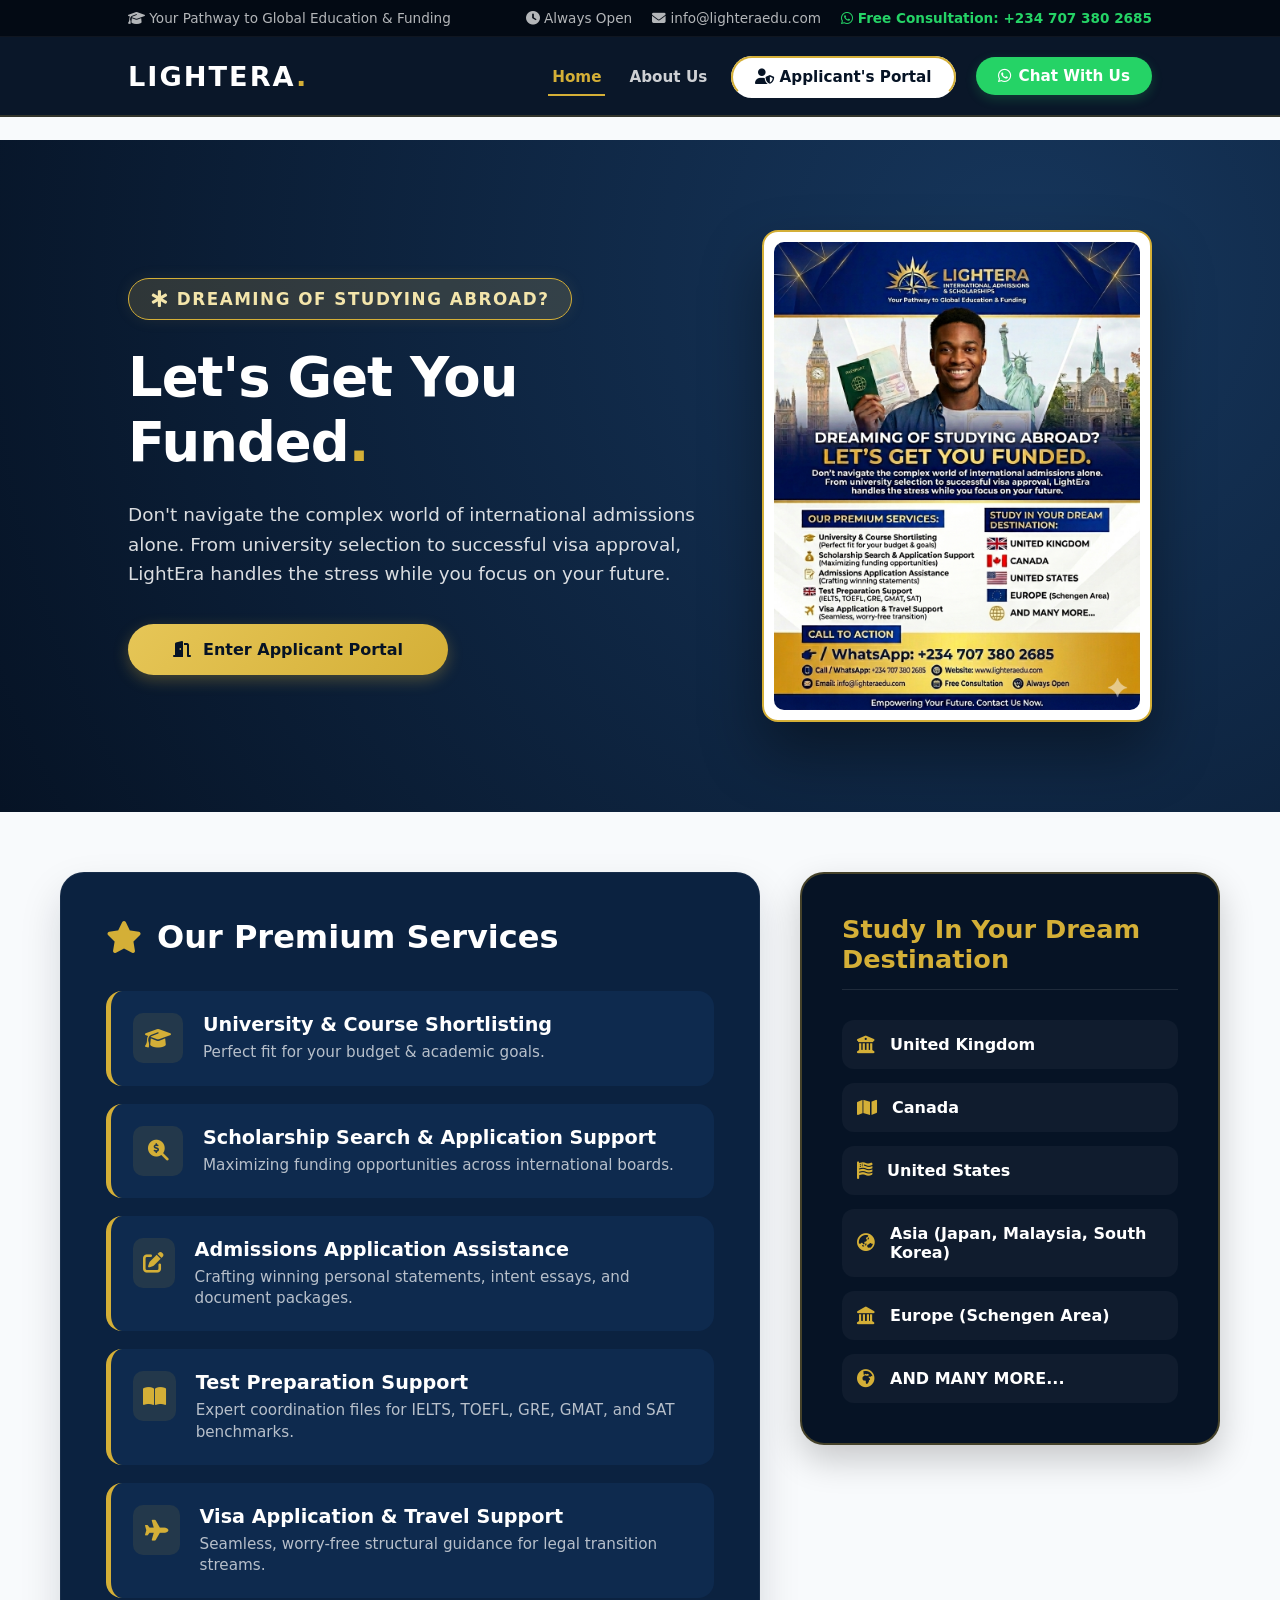
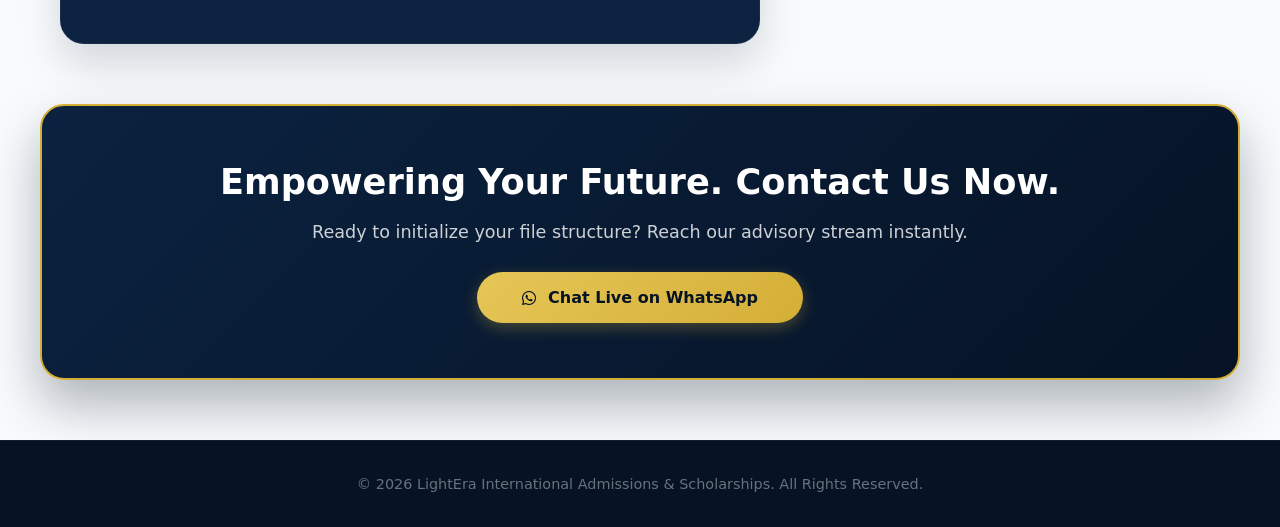
==== index.html @ 55d50b30 "Initial commit: LightEra synchronized frontend" ====
<!DOCTYPE html>
<html lang="en">
<head>
    <meta charset="UTF-8">
    <meta name="viewport" content="width=device-width, initial-scale=1.0">
    <title>LightEra International Admissions & Scholarships</title>
    <link rel="stylesheet" href="https://cdnjs.cloudflare.com/ajax/libs/font-awesome/6.4.0/css/all.min.css">
    <style>
        :root {
            --navy-deep: #061325;
            --navy-medium: #0B2240;
            --navy-light: #16365C;
            --navy-card: #0e2a4e; /* New refined color for service cards */
            --gold-primary: #D4AF37;
            --gold-glow: #F3E5AB;
            --white: #FFFFFF;
            --slate-light: #F8FAFC;
            --text-main: #1E293B;
            --text-muted: #64748B;
        }

        * { margin: 0; padding: 0; box-sizing: border-box; font-family: 'Inter', system-ui, sans-serif; scroll-behavior: smooth; }
        body { background-color: var(--slate-light); color: var(--text-main); overflow-x: hidden; padding-top: 140px; }

        /* Navigation */
        .top-mini-bar { background: #030a14; color: rgba(255,255,255,0.7); font-size: 0.85rem; padding: 10px 10%; display: flex; justify-content: space-between; position: fixed; top: 0; width: 100%; z-index: 1001; border-bottom: 1px solid rgba(255,255,255,0.05); }
        .top-mini-bar .meta-links { display: flex; gap: 20px; align-items: center; }
        .top-mini-bar .meta-links a { color: rgba(255,255,255,0.7); text-decoration: none; }
        .top-mini-bar .whatsapp-highlight { color: #25D366 !important; font-weight: 600; }
        
        .main-navbar { background: rgba(6, 19, 37, 0.98); backdrop-filter: blur(10px); position: fixed; top: 37px; width: 100%; z-index: 1000; padding: 20px 10%; display: flex; justify-content: space-between; align-items: center; border-bottom: 2px solid rgba(212, 175, 55, 0.2); }
        .brand-logo { color: var(--white); font-size: 1.7rem; font-weight: 800; letter-spacing: 2px; text-decoration: none; }
        .brand-logo span { color: var(--gold-primary); }
        
        .nav-tabs { display: flex; gap: 20px; list-style: none; align-items: center; }
        .nav-tabs a { color: rgba(255,255,255,0.8); text-decoration: none; font-size: 0.95rem; font-weight: 600; padding: 8px 4px; border-bottom: 2px solid transparent; transition: all 0.3s; }
        .nav-tabs a:hover, .nav-tabs a.active { color: var(--gold-primary); border-bottom-color: var(--gold-primary); }
        
        /* Button Styles */
        .portal-btn { background: var(--white) !important; color: var(--navy-deep) !important; padding: 10px 22px !important; border-radius: 50px; font-weight: 700 !important; border: 2px solid var(--gold-primary); }
        .chat-us-btn { background: #25D366 !important; color: var(--white) !important; padding: 10px 22px !important; border-radius: 50px; font-weight: 700 !important; border: none !important; display: inline-flex; align-items: center; gap: 8px; box-shadow: 0 4px 12px rgba(37, 211, 102, 0.2); transition: transform 0.2s; }
        .chat-us-btn:hover { background: #20ba5a !important; transform: translateY(-2px); }

        /* Hero */
        .hero { background: radial-gradient(circle at 80% 20%, var(--navy-light) 0%, var(--navy-deep) 100%); padding: 90px 10%; min-height: 70vh; display: flex; align-items: center; }
        .hero-layout { display: grid; grid-template-columns: 1.2fr 0.8fr; gap: 50px; width: 100%; align-items: center; }
        @media (max-width: 992px) { .hero-layout { grid-template-columns: 1fr; text-align: center; } }
        
        .hero-content { max-width: 700px; }
        
        /* Enlarged Top Badge */
        .hero-badge { background: rgba(214, 175, 87, 0.18); border: 1.5px solid var(--gold-primary); color: var(--gold-glow); padding: 10px 22px; border-radius: 50px; font-size: 1.05rem; font-weight: 600; text-transform: uppercase; letter-spacing: 1.5px; display: inline-block; margin-bottom: 25px; box-shadow: 0 0 15px rgba(214, 175, 87, 0.1); }
        
        .hero h1 { color: var(--white); font-size: 3.4rem; line-height: 1.2; font-weight: 800; margin-bottom: 25px; letter-spacing: -1px; }
        .hero h1 span { color: var(--gold-primary); }
        .hero p { color: rgba(255, 255, 255, 0.85); font-size: 1.15rem; margin-bottom: 35px; line-height: 1.6; }

        /* Flyer Container */
        .flyer-showcase { background: var(--white); border-radius: 16px; padding: 10px; box-shadow: 0 30px 60px rgba(0,0,0,0.4); border: 2px solid var(--gold-primary); overflow: hidden; display: flex; justify-content: center; transition: transform 0.3s; }
        .flyer-showcase:hover { transform: scale(1.02); }
        .flyer-showcase img { width: 100%; height: auto; border-radius: 10px; object-fit: contain; max-height: 550px; }

        /* Main Content Stream & Premium Dark Cards */
        .main-layout { max-width: 1200px; margin: 60px auto; padding: 0 20px; display: grid; grid-template-columns: 1.25fr 0.75fr; gap: 40px; }
        @media (max-width: 992px) { .main-layout { grid-template-columns: 1fr; } }

        /* Overhauled Premium Service Wrapper to Dark Canvas */
        .section-card { background: var(--navy-medium); border-radius: 24px; padding: 45px; box-shadow: 0 20px 40px rgba(6, 19, 37, 0.15); border: 1px solid rgba(255,255,255,0.05); }
        .section-card h2 { font-size: 2rem; color: var(--white); margin-bottom: 35px; display: flex; align-items: center; gap: 15px; font-weight: 800; }
        .section-card h2 i { color: var(--gold-primary); }

        .service-grid { display: flex; flex-direction: column; gap: 18px; }
        
        /* Brand New Matching Dark Contrast Rows */
        .service-row { display: flex; gap: 20px; padding: 22px; border-radius: 16px; background: var(--navy-card); border-left: 5px solid var(--gold-primary); transition: transform 0.2s, background 0.2s; }
        .service-row:hover { transform: translateX(5px); background: rgba(22, 54, 92, 0.6); }
        
        .service-icon { background: rgba(214, 175, 55, 0.1); color: var(--gold-primary); width: 50px; height: 50px; border-radius: 10px; display: flex; align-items: center; justify-content: center; font-size: 1.3rem; shrink: 0; }
        .service-info h3 { font-size: 1.2rem; color: var(--white); margin-bottom: 6px; font-weight: 700; }
        .service-info p { color: rgba(255, 255, 255, 0.7); font-size: 0.95rem; line-height: 1.4; }

        /* Destinations Side Panel */
        .destination-panel { background: var(--navy-deep); border-radius: 24px; padding: 40px; color: var(--white); align-self: start; border: 2px solid rgba(214, 175, 55, 0.3); box-shadow: 0 15px 35px rgba(0,0,0,0.2); }
        .destination-panel h2 { font-size: 1.6rem; margin-bottom: 30px; color: var(--gold-primary); font-weight: 800; border-bottom: 1px solid rgba(255,255,255,0.1); padding-bottom: 15px; }
        .dest-list { list-style: none; display: flex; flex-direction: column; gap: 14px; }
        .dest-item { display: flex; align-items: center; gap: 15px; padding: 15px; background: rgba(255, 255, 255, 0.04); border-radius: 12px; font-weight: 600; transition: background 0.2s; }
        .dest-item:hover { background: rgba(214, 175, 55, 0.08); }
        .dest-item i { color: var(--gold-primary); font-size: 1.1rem; }

        /* Call To Action Banner */
        .cta-card { background: linear-gradient(135deg, var(--navy-medium) 0%, var(--navy-deep) 100%); border-radius: 24px; padding: 55px; text-align: center; margin: 60px auto; max-width: 1200px; border: 2px solid var(--gold-primary); box-shadow: 0 25px 50px rgba(6, 19, 37, 0.3); }
        .cta-card h2 { color: var(--white); font-size: 2.2rem; margin-bottom: 20px; font-weight: 800; }
        .cta-card p { color: rgba(255,255,255,0.8); font-size: 1.1rem; margin-bottom: 30px; }
        .action-button { display: inline-flex; align-items: center; gap: 12px; background: linear-gradient(135deg, #E6C657 0%, var(--gold-primary) 100%); color: var(--navy-deep); text-decoration: none; padding: 16px 45px; font-weight: 700; border-radius: 50px; box-shadow: 0 5px 15px rgba(214, 175, 55, 0.3); transition: transform 0.2s; }
        .action-button:hover { transform: translateY(-2px); }

        footer { background: var(--navy-deep); color: rgba(255, 255, 255, 0.4); text-align: center; padding: 35px; font-size: 0.9rem; border-top: 1px solid rgba(255,255,255,0.05); }
    </style>
</head>
<body>

    <!-- Top Mini Bar -->
    <div class="top-mini-bar">
        <div><i class="fa-solid fa-graduation-cap"></i> Your Pathway to Global Education & Funding</div>
        <div class="meta-links">
            <span><i class="fa-solid fa-clock"></i> Always Open</span>
            <a href="mailto:info@lighteraedu.com"><i class="fa-solid fa-envelope"></i> info@lighteraedu.com</a>
            <a href="https://wa.me/2347073802685?text=Hello%20LightEra%2C%20I%20want%20to%20book%20a%20free%20consultation." target="_blank" class="whatsapp-highlight">
                <i class="fa-brands fa-whatsapp"></i> Free Consultation: +234 707 380 2685
            </a>
        </div>
    </div>

    <!-- Main Navigation Bar -->
    <nav class="main-navbar">
        <a href="index.html" class="brand-logo">LIGHTERA<span>.</span></a>
        <ul class="nav-tabs">
            <li><a href="index.html" class="active">Home</a></li>
            <li><a href="about.html">About Us</a></li>
            <li><a href="portal.html" class="portal-btn"><i class="fa-solid fa-user-shield"></i> Applicant's Portal</a></li>
            <li><a href="https://wa.me/2347073802685?text=Hello%20LightEra%2C%20I%20have%20some%20questions%20about%20your%20admissions%20packages." target="_blank" class="chat-us-btn"><i class="fa-brands fa-whatsapp"></i> Chat With Us</a></li>
        </ul>
    </nav>

    <!-- Hero Showcase Section -->
    <section class="hero">
        <div class="hero-layout">
            <div class="hero-content">
                <!-- Enlapged / Revamped Top Badge -->
                <div class="hero-badge"><i class="fa-solid fa-star-of-life"></i> Dreaming of Studying Abroad?</div>
                <h1>Let's Get You Funded<span>.</span></h1>
                <p>Don't navigate the complex world of international admissions alone. From university selection to successful visa approval, LightEra handles the stress while you focus on your future.</p>
                <a href="portal.html" class="action-button"><i class="fa-solid fa-door-open"></i> Enter Applicant Portal</a>
            </div>
            <div class="flyer-showcase">
                <!-- Pointing straight to the corrected '1000178419.png' directory placement -->
                <img src="1000178419.png" alt="LightEra Premium Admissions Flyer" alt= "LightEra Premium Admissions Flyer">
            </div>
        </div>
    </section>

    <!-- Main Content Stream -->
    <main class="main-layout">
        <!-- Upgraded Premium Color Services Block -->
        <section class="section-card">
            <h2><i class="fa-solid fa-star"></i> Our Premium Services</h2>
            <div class="service-grid">
                <div class="service-row">
                    <div class="service-icon"><i class="fa-solid fa-graduation-cap"></i></div>
                    <div class="service-info">
                        <h3>University & Course Shortlisting</h3>
                        <p>Perfect fit for your budget & academic goals.</p>
                    </div>
                </div>
                <div class="service-row">
                    <div class="service-icon"><i class="fa-solid fa-magnifying-glass-dollar"></i></div>
                    <div class="service-info">
                        <h3>Scholarship Search & Application Support</h3>
                        <p>Maximizing funding opportunities across international boards.</p>
                    </div>
                </div>
                <div class="service-row">
                    <div class="service-icon"><i class="fa-solid fa-pen-to-square"></i></div>
                    <div class="service-info">
                        <h3>Admissions Application Assistance</h3>
                        <p>Crafting winning personal statements, intent essays, and document packages.</p>
                    </div>
                </div>
                <div class="service-row">
                    <div class="service-icon"><i class="fa-solid fa-book-open"></i></div>
                    <div class="service-info">
                        <h3>Test Preparation Support</h3>
                        <p>Expert coordination files for IELTS, TOEFL, GRE, GMAT, and SAT benchmarks.</p>
                    </div>
                </div>
                <div class="service-row">
                    <div class="service-icon"><i class="fa-solid fa-plane"></i></div>
                    <div class="service-info">
                        <h3>Visa Application & Travel Support</h3>
                        <p>Seamless, worry-free structural guidance for legal transition streams.</p>
                    </div>
                </div>
            </div>
        </section>

        <!-- Dynamic Side Panel Including Asia Strategy Matrix -->
        <aside class="destination-panel">
            <h2>Study In Your Dream Destination</h2>
            <ul class="dest-list">
                <li class="dest-item"><i class="fa-solid fa-building-columns"></i> United Kingdom</li>
                <li class="dest-item"><i class="fa-solid fa-map"></i> Canada</li>
                <li class="dest-item"><i class="fa-solid fa-flag-usa"></i> United States</li>
                <!-- Asia Section Successfully Added -->
                <li class="dest-item"><i class="fa-solid fa-earth-asia"></i> Asia (Japan, Malaysia, South Korea)</li>
                <li class="dest-item"><i class="fa-solid fa-landmark"></i> Europe (Schengen Area)</li>
                <li class="dest-item"><i class="fa-solid fa-earth-africa"></i> AND MANY MORE...</li>
            </ul>
        </aside>
    </main>

    <!-- Bottom Action Box -->
    <section class="cta-card">
        <h2>Empowering Your Future. Contact Us Now.</h2>
        <p>Ready to initialize your file structure? Reach our advisory stream instantly.</p>
        <a href="https://wa.me/2347073802685?text=Hello%20LightEra%2C%20I%20want%20to%20book%20a%20free%20consultation." class="action-button" target="_blank">
            <i class="fa-brands fa-whatsapp"></i> Chat Live on WhatsApp
        </a>
    </section>

    <footer>
        <p>&copy; 2026 LightEra International Admissions & Scholarships. All Rights Reserved.</p>
    </footer>

</body>
</html>
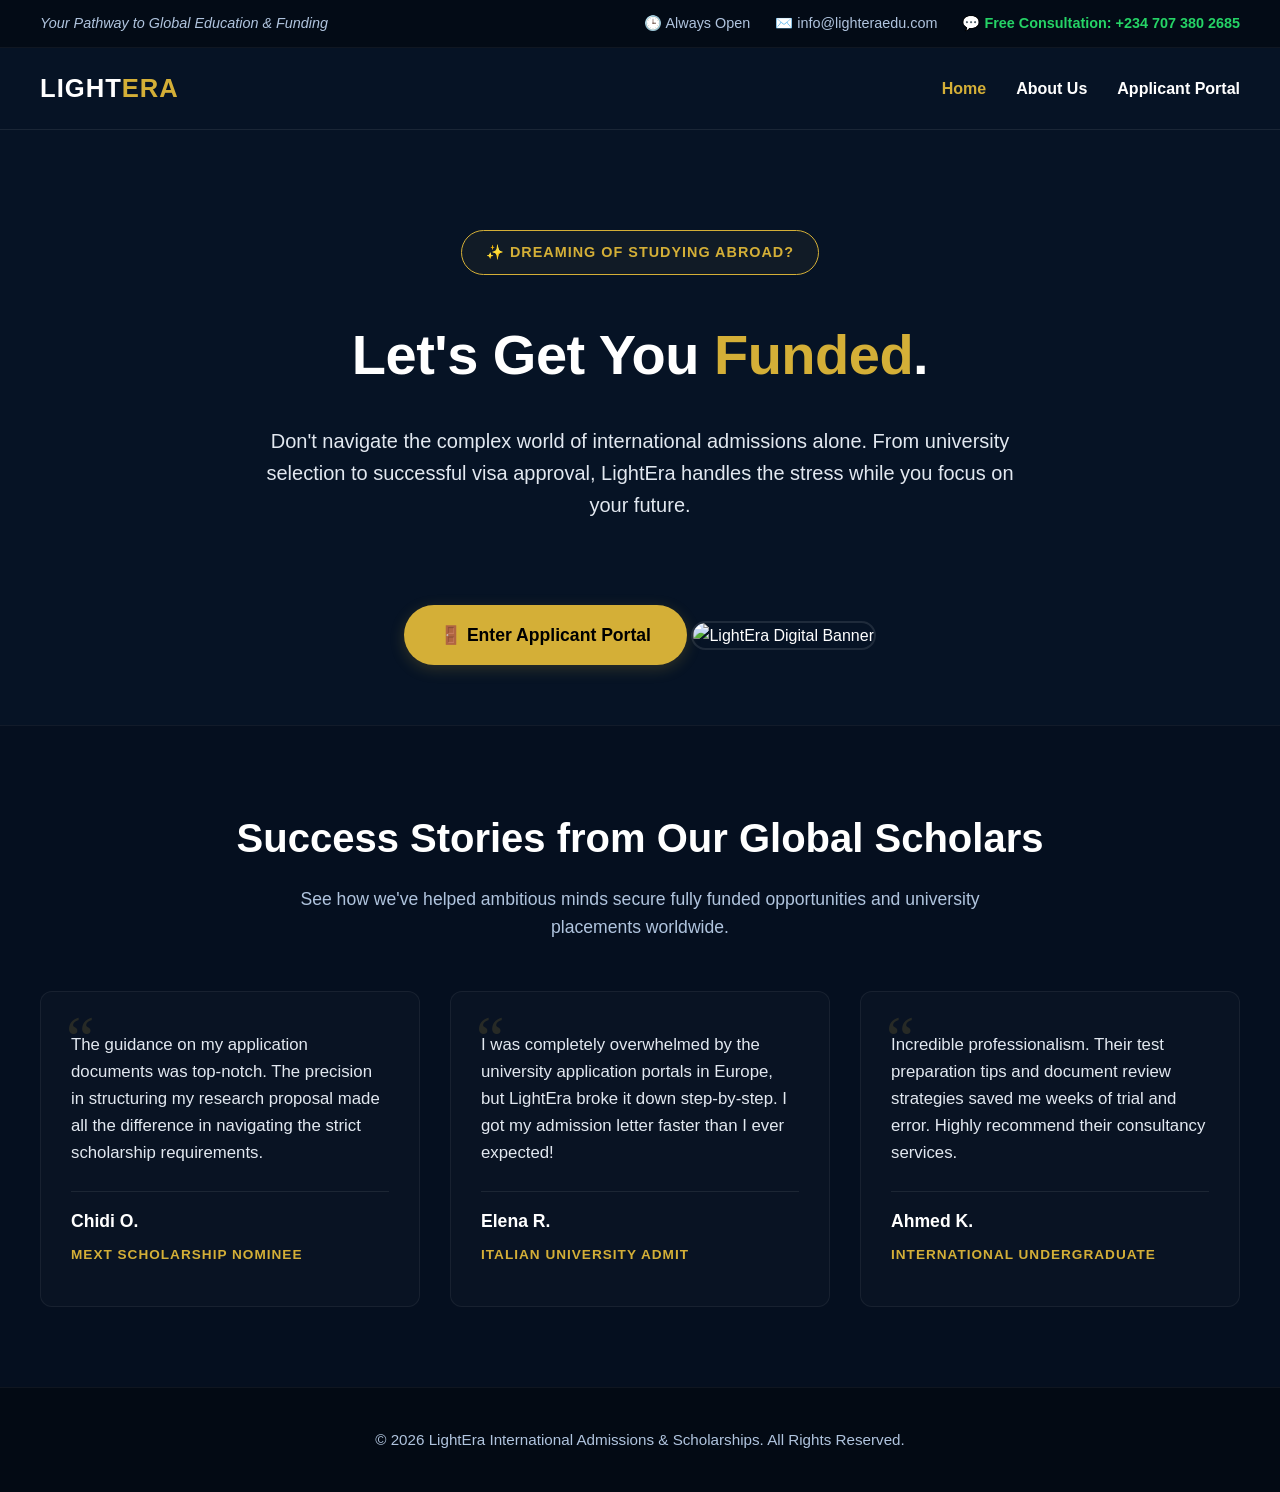
==== commit 3a139fc6: "Refactored style architecture into external file and applied responsive topbar patch" ====
--- a/index.html
+++ b/index.html
@@ -4,211 +4,91 @@
     <meta charset="UTF-8">
     <meta name="viewport" content="width=device-width, initial-scale=1.0">
     <title>LightEra International Admissions & Scholarships</title>
-    <link rel="stylesheet" href="https://cdnjs.cloudflare.com/ajax/libs/font-awesome/6.4.0/css/all.min.css">
-    <style>
-        :root {
-            --navy-deep: #061325;
-            --navy-medium: #0B2240;
-            --navy-light: #16365C;
-            --navy-card: #0e2a4e; /* New refined color for service cards */
-            --gold-primary: #D4AF37;
-            --gold-glow: #F3E5AB;
-            --white: #FFFFFF;
-            --slate-light: #F8FAFC;
-            --text-main: #1E293B;
-            --text-muted: #64748B;
-        }
-
-        * { margin: 0; padding: 0; box-sizing: border-box; font-family: 'Inter', system-ui, sans-serif; scroll-behavior: smooth; }
-        body { background-color: var(--slate-light); color: var(--text-main); overflow-x: hidden; padding-top: 140px; }
-
-        /* Navigation */
-        .top-mini-bar { background: #030a14; color: rgba(255,255,255,0.7); font-size: 0.85rem; padding: 10px 10%; display: flex; justify-content: space-between; position: fixed; top: 0; width: 100%; z-index: 1001; border-bottom: 1px solid rgba(255,255,255,0.05); }
-        .top-mini-bar .meta-links { display: flex; gap: 20px; align-items: center; }
-        .top-mini-bar .meta-links a { color: rgba(255,255,255,0.7); text-decoration: none; }
-        .top-mini-bar .whatsapp-highlight { color: #25D366 !important; font-weight: 600; }
-        
-        .main-navbar { background: rgba(6, 19, 37, 0.98); backdrop-filter: blur(10px); position: fixed; top: 37px; width: 100%; z-index: 1000; padding: 20px 10%; display: flex; justify-content: space-between; align-items: center; border-bottom: 2px solid rgba(212, 175, 55, 0.2); }
-        .brand-logo { color: var(--white); font-size: 1.7rem; font-weight: 800; letter-spacing: 2px; text-decoration: none; }
-        .brand-logo span { color: var(--gold-primary); }
-        
-        .nav-tabs { display: flex; gap: 20px; list-style: none; align-items: center; }
-        .nav-tabs a { color: rgba(255,255,255,0.8); text-decoration: none; font-size: 0.95rem; font-weight: 600; padding: 8px 4px; border-bottom: 2px solid transparent; transition: all 0.3s; }
-        .nav-tabs a:hover, .nav-tabs a.active { color: var(--gold-primary); border-bottom-color: var(--gold-primary); }
-        
-        /* Button Styles */
-        .portal-btn { background: var(--white) !important; color: var(--navy-deep) !important; padding: 10px 22px !important; border-radius: 50px; font-weight: 700 !important; border: 2px solid var(--gold-primary); }
-        .chat-us-btn { background: #25D366 !important; color: var(--white) !important; padding: 10px 22px !important; border-radius: 50px; font-weight: 700 !important; border: none !important; display: inline-flex; align-items: center; gap: 8px; box-shadow: 0 4px 12px rgba(37, 211, 102, 0.2); transition: transform 0.2s; }
-        .chat-us-btn:hover { background: #20ba5a !important; transform: translateY(-2px); }
-
-        /* Hero */
-        .hero { background: radial-gradient(circle at 80% 20%, var(--navy-light) 0%, var(--navy-deep) 100%); padding: 90px 10%; min-height: 70vh; display: flex; align-items: center; }
-        .hero-layout { display: grid; grid-template-columns: 1.2fr 0.8fr; gap: 50px; width: 100%; align-items: center; }
-        @media (max-width: 992px) { .hero-layout { grid-template-columns: 1fr; text-align: center; } }
-        
-        .hero-content { max-width: 700px; }
-        
-        /* Enlarged Top Badge */
-        .hero-badge { background: rgba(214, 175, 87, 0.18); border: 1.5px solid var(--gold-primary); color: var(--gold-glow); padding: 10px 22px; border-radius: 50px; font-size: 1.05rem; font-weight: 600; text-transform: uppercase; letter-spacing: 1.5px; display: inline-block; margin-bottom: 25px; box-shadow: 0 0 15px rgba(214, 175, 87, 0.1); }
-        
-        .hero h1 { color: var(--white); font-size: 3.4rem; line-height: 1.2; font-weight: 800; margin-bottom: 25px; letter-spacing: -1px; }
-        .hero h1 span { color: var(--gold-primary); }
-        .hero p { color: rgba(255, 255, 255, 0.85); font-size: 1.15rem; margin-bottom: 35px; line-height: 1.6; }
-
-        /* Flyer Container */
-        .flyer-showcase { background: var(--white); border-radius: 16px; padding: 10px; box-shadow: 0 30px 60px rgba(0,0,0,0.4); border: 2px solid var(--gold-primary); overflow: hidden; display: flex; justify-content: center; transition: transform 0.3s; }
-        .flyer-showcase:hover { transform: scale(1.02); }
-        .flyer-showcase img { width: 100%; height: auto; border-radius: 10px; object-fit: contain; max-height: 550px; }
-
-        /* Main Content Stream & Premium Dark Cards */
-        .main-layout { max-width: 1200px; margin: 60px auto; padding: 0 20px; display: grid; grid-template-columns: 1.25fr 0.75fr; gap: 40px; }
-        @media (max-width: 992px) { .main-layout { grid-template-columns: 1fr; } }
-
-        /* Overhauled Premium Service Wrapper to Dark Canvas */
-        .section-card { background: var(--navy-medium); border-radius: 24px; padding: 45px; box-shadow: 0 20px 40px rgba(6, 19, 37, 0.15); border: 1px solid rgba(255,255,255,0.05); }
-        .section-card h2 { font-size: 2rem; color: var(--white); margin-bottom: 35px; display: flex; align-items: center; gap: 15px; font-weight: 800; }
-        .section-card h2 i { color: var(--gold-primary); }
-
-        .service-grid { display: flex; flex-direction: column; gap: 18px; }
-        
-        /* Brand New Matching Dark Contrast Rows */
-        .service-row { display: flex; gap: 20px; padding: 22px; border-radius: 16px; background: var(--navy-card); border-left: 5px solid var(--gold-primary); transition: transform 0.2s, background 0.2s; }
-        .service-row:hover { transform: translateX(5px); background: rgba(22, 54, 92, 0.6); }
-        
-        .service-icon { background: rgba(214, 175, 55, 0.1); color: var(--gold-primary); width: 50px; height: 50px; border-radius: 10px; display: flex; align-items: center; justify-content: center; font-size: 1.3rem; shrink: 0; }
-        .service-info h3 { font-size: 1.2rem; color: var(--white); margin-bottom: 6px; font-weight: 700; }
-        .service-info p { color: rgba(255, 255, 255, 0.7); font-size: 0.95rem; line-height: 1.4; }
-
-        /* Destinations Side Panel */
-        .destination-panel { background: var(--navy-deep); border-radius: 24px; padding: 40px; color: var(--white); align-self: start; border: 2px solid rgba(214, 175, 55, 0.3); box-shadow: 0 15px 35px rgba(0,0,0,0.2); }
-        .destination-panel h2 { font-size: 1.6rem; margin-bottom: 30px; color: var(--gold-primary); font-weight: 800; border-bottom: 1px solid rgba(255,255,255,0.1); padding-bottom: 15px; }
-        .dest-list { list-style: none; display: flex; flex-direction: column; gap: 14px; }
-        .dest-item { display: flex; align-items: center; gap: 15px; padding: 15px; background: rgba(255, 255, 255, 0.04); border-radius: 12px; font-weight: 600; transition: background 0.2s; }
-        .dest-item:hover { background: rgba(214, 175, 55, 0.08); }
-        .dest-item i { color: var(--gold-primary); font-size: 1.1rem; }
-
-        /* Call To Action Banner */
-        .cta-card { background: linear-gradient(135deg, var(--navy-medium) 0%, var(--navy-deep) 100%); border-radius: 24px; padding: 55px; text-align: center; margin: 60px auto; max-width: 1200px; border: 2px solid var(--gold-primary); box-shadow: 0 25px 50px rgba(6, 19, 37, 0.3); }
-        .cta-card h2 { color: var(--white); font-size: 2.2rem; margin-bottom: 20px; font-weight: 800; }
-        .cta-card p { color: rgba(255,255,255,0.8); font-size: 1.1rem; margin-bottom: 30px; }
-        .action-button { display: inline-flex; align-items: center; gap: 12px; background: linear-gradient(135deg, #E6C657 0%, var(--gold-primary) 100%); color: var(--navy-deep); text-decoration: none; padding: 16px 45px; font-weight: 700; border-radius: 50px; box-shadow: 0 5px 15px rgba(214, 175, 55, 0.3); transition: transform 0.2s; }
-        .action-button:hover { transform: translateY(-2px); }
-
-        footer { background: var(--navy-deep); color: rgba(255, 255, 255, 0.4); text-align: center; padding: 35px; font-size: 0.9rem; border-top: 1px solid rgba(255,255,255,0.05); }
-    </style>
+    <!-- External Uniform Stylesheet Link -->
+    <link rel="stylesheet" href="style.css">
 </head>
 <body>
 
-    <!-- Top Mini Bar -->
-    <div class="top-mini-bar">
-        <div><i class="fa-solid fa-graduation-cap"></i> Your Pathway to Global Education & Funding</div>
-        <div class="meta-links">
-            <span><i class="fa-solid fa-clock"></i> Always Open</span>
-            <a href="mailto:info@lighteraedu.com"><i class="fa-solid fa-envelope"></i> info@lighteraedu.com</a>
-            <a href="https://wa.me/2347073802685?text=Hello%20LightEra%2C%20I%20want%20to%20book%20a%20free%20consultation." target="_blank" class="whatsapp-highlight">
-                <i class="fa-brands fa-whatsapp"></i> Free Consultation: +234 707 380 2685
-            </a>
+    <!-- Top Contact Strip -->
+    <div class="top-bar">
+        <div class="container">
+            <span class="tagline">Your Pathway to Global Education & Funding</span>
+            <div class="contact-group">
+                <span class="contact-item">🕒 Always Open</span>
+                <a href="mailto:info@lighteraedu.com" class="contact-item">✉️ info@lighteraedu.com</a>
+                <a href="https://wa.me/2347073802685" target="_blank" class="contact-item whatsapp">💬 Free Consultation: +234 707 380 2685</a>
+            </div>
         </div>
     </div>
 
     <!-- Main Navigation Bar -->
     <nav class="main-navbar">
-        <a href="index.html" class="brand-logo">LIGHTERA<span>.</span></a>
-        <ul class="nav-tabs">
-            <li><a href="index.html" class="active">Home</a></li>
-            <li><a href="about.html">About Us</a></li>
-            <li><a href="portal.html" class="portal-btn"><i class="fa-solid fa-user-shield"></i> Applicant's Portal</a></li>
-            <li><a href="https://wa.me/2347073802685?text=Hello%20LightEra%2C%20I%20have%20some%20questions%20about%20your%20admissions%20packages." target="_blank" class="chat-us-btn"><i class="fa-brands fa-whatsapp"></i> Chat With Us</a></li>
-        </ul>
+        <div class="container">
+            <a href="index.html" class="brand-logo">LIGHT<span>ERA</span></a>
+            <ul class="nav-links">
+                <li><a href="index.html" class="active">Home</a></li>
+                <li><a href="about.html">About Us</a></li>
+                <li><a href="portal.html">Applicant Portal</a></li>
+            </ul>
+        </div>
     </nav>
 
-    <!-- Hero Showcase Section -->
-    <section class="hero">
-        <div class="hero-layout">
-            <div class="hero-content">
-                <!-- Enlapged / Revamped Top Badge -->
-                <div class="hero-badge"><i class="fa-solid fa-star-of-life"></i> Dreaming of Studying Abroad?</div>
-                <h1>Let's Get You Funded<span>.</span></h1>
-                <p>Don't navigate the complex world of international admissions alone. From university selection to successful visa approval, LightEra handles the stress while you focus on your future.</p>
-                <a href="portal.html" class="action-button"><i class="fa-solid fa-door-open"></i> Enter Applicant Portal</a>
+    <!-- Hero Content -->
+    <section class="hero-section">
+        <div class="container">
+            <div class="promo-pill">✨ Dreaming of Studying Abroad?</div>
+            <h1>Let's Get You <span>Funded</span>.</h1>
+            <p class="hero-subtitle">Don't navigate the complex world of international admissions alone. From university selection to successful visa approval, LightEra handles the stress while you focus on your future.</p>
+            <a href="portal.html" class="cta-btn">🚪 Enter Applicant Portal</a>
+            
+            <!-- Structural branding graphic placeholder -->
+            <img src="1080178419.png" alt="LightEra Digital Banner" class="hero-graphic" width="600">
+        </div>
+    </section>
+
+    <!-- Testimonials / Social Proof Block -->
+    <section class="testimonials-section">
+        <div class="container">
+            <div class="section-header">
+                <h2>Success Stories from Our Global Scholars</h2>
+                <p>See how we've helped ambitious minds secure fully funded opportunities and university placements worldwide.</p>
             </div>
-            <div class="flyer-showcase">
-                <!-- Pointing straight to the corrected '1000178419.png' directory placement -->
-                <img src="1000178419.png" alt="LightEra Premium Admissions Flyer" alt= "LightEra Premium Admissions Flyer">
+            
+            <div class="testimonials-grid">
+                <div class="testimonial-card">
+                    <div class="quote-icon">“</div>
+                    <p class="review-text">The guidance on my application documents was top-notch. The precision in structuring my research proposal made all the difference in navigating the strict scholarship requirements.</p>
+                    <div class="reviewer-info">
+                        <h4 class="reviewer-name">Chidi O.</h4>
+                        <span class="reviewer-tag">MEXT Scholarship Nominee</span>
+                    </div>
+                </div>
+
+                <div class="testimonial-card">
+                    <div class="quote-icon">“</div>
+                    <p class="review-text">I was completely overwhelmed by the university application portals in Europe, but LightEra broke it down step-by-step. I got my admission letter faster than I ever expected!</p>
+                    <div class="reviewer-info">
+                        <h4 class="reviewer-name">Elena R.</h4>
+                        <span class="reviewer-tag">Italian University Admit</span>
+                    </div>
+                </div>
+
+                <div class="testimonial-card">
+                    <div class="quote-icon">“</div>
+                    <p class="review-text">Incredible professionalism. Their test preparation tips and document review strategies saved me weeks of trial and error. Highly recommend their consultancy services.</p>
+                    <div class="reviewer-info">
+                        <h4 class="reviewer-name">Ahmed K.</h4>
+                        <span class="reviewer-tag">International Undergraduate</span>
+                    </div>
+                </div>
             </div>
         </div>
     </section>
 
-    <!-- Main Content Stream -->
-    <main class="main-layout">
-        <!-- Upgraded Premium Color Services Block -->
-        <section class="section-card">
-            <h2><i class="fa-solid fa-star"></i> Our Premium Services</h2>
-            <div class="service-grid">
-                <div class="service-row">
-                    <div class="service-icon"><i class="fa-solid fa-graduation-cap"></i></div>
-                    <div class="service-info">
-                        <h3>University & Course Shortlisting</h3>
-                        <p>Perfect fit for your budget & academic goals.</p>
-                    </div>
-                </div>
-                <div class="service-row">
-                    <div class="service-icon"><i class="fa-solid fa-magnifying-glass-dollar"></i></div>
-                    <div class="service-info">
-                        <h3>Scholarship Search & Application Support</h3>
-                        <p>Maximizing funding opportunities across international boards.</p>
-                    </div>
-                </div>
-                <div class="service-row">
-                    <div class="service-icon"><i class="fa-solid fa-pen-to-square"></i></div>
-                    <div class="service-info">
-                        <h3>Admissions Application Assistance</h3>
-                        <p>Crafting winning personal statements, intent essays, and document packages.</p>
-                    </div>
-                </div>
-                <div class="service-row">
-                    <div class="service-icon"><i class="fa-solid fa-book-open"></i></div>
-                    <div class="service-info">
-                        <h3>Test Preparation Support</h3>
-                        <p>Expert coordination files for IELTS, TOEFL, GRE, GMAT, and SAT benchmarks.</p>
-                    </div>
-                </div>
-                <div class="service-row">
-                    <div class="service-icon"><i class="fa-solid fa-plane"></i></div>
-                    <div class="service-info">
-                        <h3>Visa Application & Travel Support</h3>
-                        <p>Seamless, worry-free structural guidance for legal transition streams.</p>
-                    </div>
-                </div>
-            </div>
-        </section>
-
-        <!-- Dynamic Side Panel Including Asia Strategy Matrix -->
-        <aside class="destination-panel">
-            <h2>Study In Your Dream Destination</h2>
-            <ul class="dest-list">
-                <li class="dest-item"><i class="fa-solid fa-building-columns"></i> United Kingdom</li>
-                <li class="dest-item"><i class="fa-solid fa-map"></i> Canada</li>
-                <li class="dest-item"><i class="fa-solid fa-flag-usa"></i> United States</li>
-                <!-- Asia Section Successfully Added -->
-                <li class="dest-item"><i class="fa-solid fa-earth-asia"></i> Asia (Japan, Malaysia, South Korea)</li>
-                <li class="dest-item"><i class="fa-solid fa-landmark"></i> Europe (Schengen Area)</li>
-                <li class="dest-item"><i class="fa-solid fa-earth-africa"></i> AND MANY MORE...</li>
-            </ul>
-        </aside>
-    </main>
-
-    <!-- Bottom Action Box -->
-    <section class="cta-card">
-        <h2>Empowering Your Future. Contact Us Now.</h2>
-        <p>Ready to initialize your file structure? Reach our advisory stream instantly.</p>
-        <a href="https://wa.me/2347073802685?text=Hello%20LightEra%2C%20I%20want%20to%20book%20a%20free%20consultation." class="action-button" target="_blank">
-            <i class="fa-brands fa-whatsapp"></i> Chat Live on WhatsApp
-        </a>
-    </section>
-
     <footer>
-        <p>&copy; 2026 LightEra International Admissions & Scholarships. All Rights Reserved.</p>
+        <div class="container">
+            <p>&copy; 2026 LightEra International Admissions & Scholarships. All Rights Reserved.</p>
+        </div>
     </footer>
 
 </body>
--- a/style.css
+++ b/style.css
@@ -0,0 +1,324 @@
+/* ================= GLOBAL BRAND STYLES ================= */
+:root {
+    --bg-deep-blue: #061325;
+    --gold-primary: #d4af37;
+    --gold-hover: #b8922f;
+    --text-light: #e2e8f0;
+    --text-muted: #b0c4de;
+}
+
+* {
+    margin: 0;
+    padding: 0;
+    box-box-sizing: border-box;
+    font-family: 'Segoe UI', Tahoma, Geneva, Verdana, sans-serif;
+}
+
+body {
+    background-color: var(--bg-deep-blue);
+    color: #ffffff;
+    line-height: 1.6;
+}
+
+.container {
+    max-width: 1200px;
+    margin: 0 auto;
+    padding: 0 20px;
+}
+
+/* ================= TOP CONTACT HEADER ================= */
+.top-bar {
+    background-color: rgba(3, 10, 20, 0.9);
+    border-bottom: 1px solid rgba(255, 255, 255, 0.05);
+    padding: 12px 0;
+}
+
+.top-bar .container {
+    display: flex;
+    justify-content: space-between;
+    align-items: center;
+    flex-wrap: wrap;
+}
+
+.contact-group {
+    display: flex;
+    gap: 25px;
+    align-items: center;
+}
+
+.contact-item {
+    display: flex;
+    align-items: center;
+    gap: 8px;
+    color: var(--text-muted);
+    font-size: 0.9rem;
+    text-decoration: none;
+}
+
+.contact-item.whatsapp {
+    color: #25d366;
+    font-weight: 600;
+}
+
+.tagline {
+    font-size: 0.9rem;
+    color: var(--text-muted);
+    font-style: italic;
+}
+
+/* ================= MAIN NAVIGATION ================= */
+.main-navbar {
+    padding: 20px 0;
+    border-bottom: 1px solid rgba(255, 255, 255, 0.08);
+}
+
+.main-navbar .container {
+    display: flex;
+    justify-content: space-between;
+    align-items: center;
+}
+
+.brand-logo {
+    font-size: 1.6rem;
+    font-weight: 800;
+    color: #ffffff;
+    text-decoration: none;
+    letter-spacing: 1px;
+}
+
+.brand-logo span {
+    color: var(--gold-primary);
+}
+
+.nav-links {
+    display: flex;
+    gap: 30px;
+    list-style: none;
+}
+
+.nav-links a {
+    color: #ffffff;
+    text-decoration: none;
+    font-weight: 600;
+    font-size: 1rem;
+    transition: color 0.3s ease;
+}
+
+.nav-links a:hover, .nav-links a.active {
+    color: var(--gold-primary);
+}
+
+/* ================= HERO CONTENT SECTION ================= */
+.hero-section {
+    padding: 100px 0 60px 0;
+    text-align: center;
+}
+
+.promo-pill {
+    display: inline-flex;
+    align-items: center;
+    gap: 8px;
+    border: 1px solid var(--gold-primary);
+    padding: 10px 24px;
+    border-radius: 50px;
+    color: var(--gold-primary);
+    font-weight: 700;
+    font-size: 0.9rem;
+    text-transform: uppercase;
+    letter-spacing: 1px;
+    margin-bottom: 35px;
+    background: rgba(212, 175, 55, 0.05);
+}
+
+.hero-section h1 {
+    font-size: 3.5rem;
+    font-weight: 800;
+    margin-bottom: 25px;
+    letter-spacing: -0.5px;
+}
+
+.hero-section h1 span {
+    color: var(--gold-primary);
+}
+
+.hero-subtitle {
+    font-size: 1.25rem;
+    color: var(--text-light);
+    max-width: 750px;
+    margin: 0 auto 40px auto;
+}
+
+.cta-btn {
+    display: inline-block;
+    background-color: var(--gold-primary);
+    color: #000000;
+    text-decoration: none;
+    padding: 16px 36px;
+    border-radius: 30px;
+    font-weight: 700;
+    font-size: 1.1rem;
+    transition: background-color 0.3s ease, transform 0.2s ease;
+    box-shadow: 0 4px 15px rgba(212, 175, 55, 0.2);
+}
+
+.cta-btn:hover {
+    background-color: var(--gold-hover);
+    transform: translateY(-2px);
+}
+
+.hero-graphic {
+    margin-top: 60px;
+    border-radius: 16px;
+    border: 2px solid rgba(255, 255, 255, 0.1);
+    max-width: 100%;
+    height: auto;
+}
+
+/* ================= TEXT / INTERIOR PAGES ================= */
+.content-block {
+    padding: 60px 0;
+}
+
+.content-block h2 {
+    font-size: 2.2rem;
+    margin-bottom: 20px;
+    color: #ffffff;
+}
+
+.content-block p {
+    color: var(--text-light);
+    font-size: 1.1rem;
+    margin-bottom: 20px;
+    max-width: 800px;
+}
+
+/* ================= TESTIMONIALS SECTION ================= */
+.testimonials-section {
+    padding: 80px 0;
+    background-color: rgba(4, 13, 26, 0.5);
+    border-top: 1px solid rgba(255, 255, 255, 0.05);
+}
+
+.section-header {
+    text-align: center;
+    margin-bottom: 50px;
+}
+
+.section-header h2 {
+    font-size: 2.5rem;
+    font-weight: 800;
+    color: #ffffff;
+    margin-bottom: 15px;
+}
+
+.section-header p {
+    font-size: 1.1rem;
+    color: var(--text-muted);
+    max-width: 700px;
+    margin: 0 auto;
+}
+
+.testimonials-grid {
+    display: grid;
+    grid-template-columns: repeat(auto-fit, minmax(300px, 1fr));
+    gap: 30px;
+}
+
+.testimonial-card {
+    background: rgba(255, 255, 255, 0.02);
+    border: 1px solid rgba(255, 255, 255, 0.06);
+    padding: 40px 30px;
+    border-radius: 12px;
+    position: relative;
+    transition: transform 0.3s ease, border-color 0.3s ease;
+}
+
+.testimonial-card:hover {
+    transform: translateY(-5px);
+    border-color: var(--gold-primary);
+}
+
+.quote-icon {
+    font-size: 4rem;
+    font-family: serif;
+    color: var(--gold-primary);
+    line-height: 1;
+    position: absolute;
+    top: 15px;
+    left: 25px;
+    opacity: 0.15;
+}
+
+.review-text {
+    font-size: 1.05rem;
+    line-height: 1.6;
+    color: var(--text-light);
+    margin-bottom: 25px;
+    position: relative;
+    z-index: 1;
+}
+
+.reviewer-info {
+    border-top: 1px solid rgba(255, 255, 255, 0.08);
+    padding-top: 15px;
+}
+
+.reviewer-name {
+    font-size: 1.1rem;
+    font-weight: 700;
+    color: #ffffff;
+    margin: 0 0 5px 0;
+}
+
+.reviewer-tag {
+    font-size: 0.85rem;
+    font-weight: 600;
+    color: var(--gold-primary);
+    text-transform: uppercase;
+    letter-spacing: 1px;
+}
+
+/* ================= STRUCTURAL FOOTER ================= */
+footer {
+    background-color: #030a14;
+    padding: 40px 0;
+    text-align: center;
+    border-top: 1px solid rgba(255, 255, 255, 0.05);
+    color: var(--text-muted);
+    font-size: 0.95rem;
+}
+
+/* ================= MOBILE RESPONSIVENESS PATCH ================= */
+@media (max-width: 768px) {
+    .top-bar .container {
+        flex-direction: column;
+        gap: 10px;
+        text-align: center;
+    }
+
+    .contact-group {
+        flex-direction: column;
+        gap: 8px;
+    }
+
+    .main-navbar .container {
+        flex-direction: column;
+        gap: 20px;
+    }
+
+    .nav-links {
+        gap: 20px;
+    }
+
+    .hero-section h1 {
+        font-size: 2.2rem;
+    }
+
+    .hero-subtitle {
+        font-size: 1.1rem;
+    }
+    
+    .section-header h2 {
+        font-size: 1.9rem;
+    }
+}
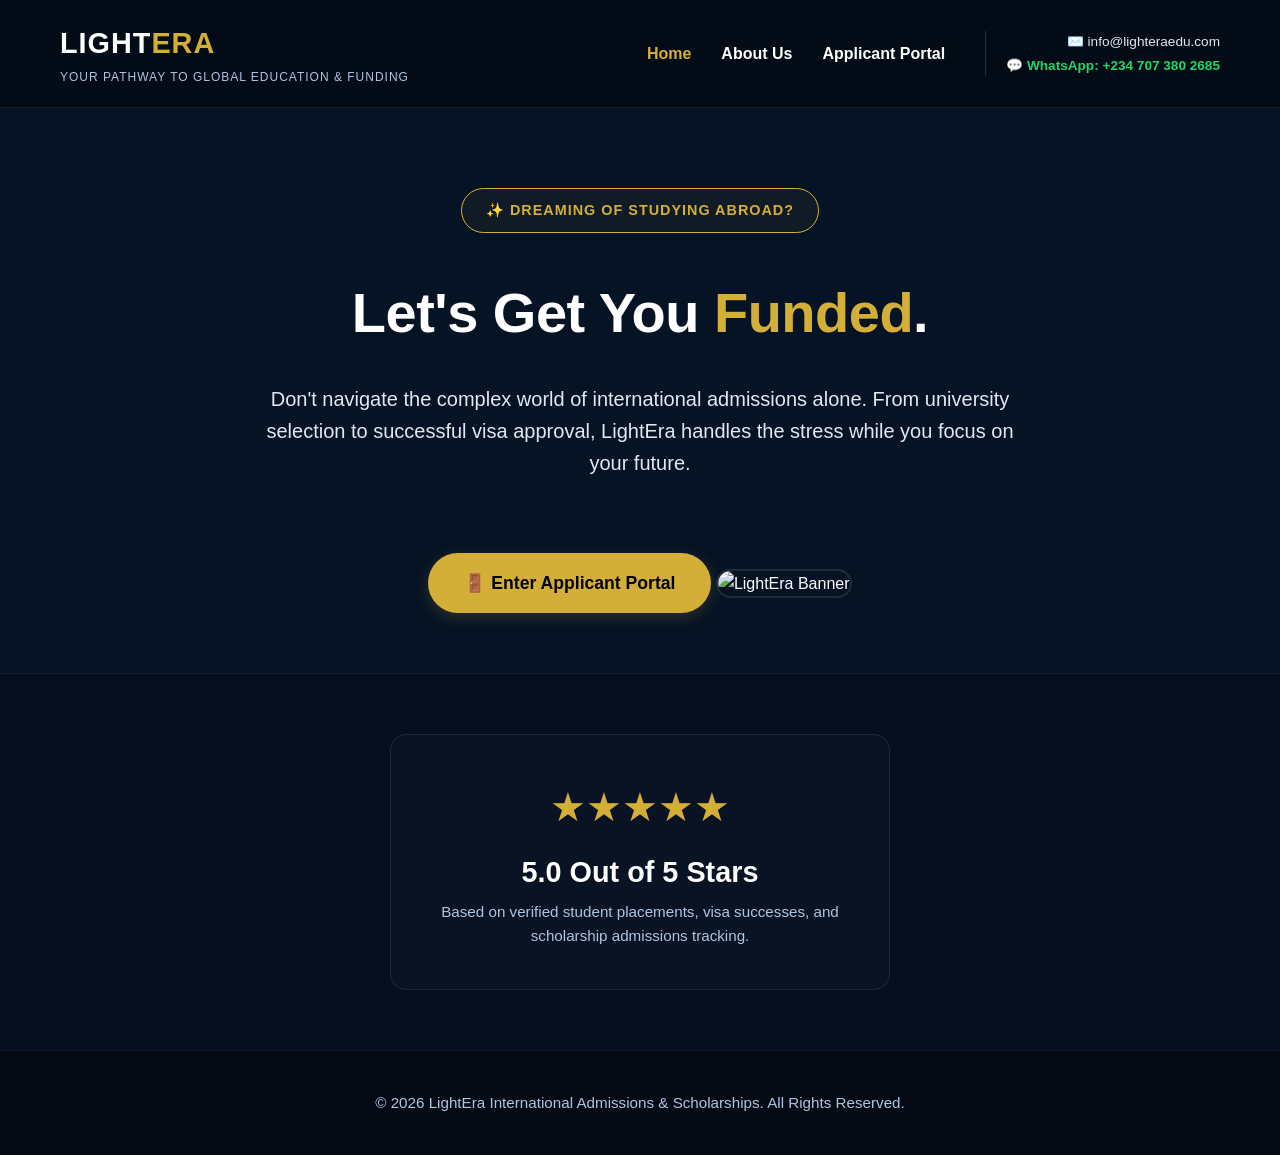
==== commit d72fb4f2: "Restored brand packages, integrated top bar content into home navbar, and updated 5 star review layo" ====
--- a/index.html
+++ b/index.html
@@ -4,83 +4,49 @@
     <meta charset="UTF-8">
     <meta name="viewport" content="width=device-width, initial-scale=1.0">
     <title>LightEra International Admissions & Scholarships</title>
-    <!-- External Uniform Stylesheet Link -->
     <link rel="stylesheet" href="style.css">
 </head>
 <body>
 
-    <!-- Top Contact Strip -->
-    <div class="top-bar">
-        <div class="container">
-            <span class="tagline">Your Pathway to Global Education & Funding</span>
-            <div class="contact-group">
-                <span class="contact-item">🕒 Always Open</span>
-                <a href="mailto:info@lighteraedu.com" class="contact-item">✉️ info@lighteraedu.com</a>
-                <a href="https://wa.me/2347073802685" target="_blank" class="contact-item whatsapp">💬 Free Consultation: +234 707 380 2685</a>
-            </div>
-        </div>
-    </div>
-
-    <!-- Main Navigation Bar -->
+    <!-- Integrated Navigation Header -->
     <nav class="main-navbar">
         <div class="container">
-            <a href="index.html" class="brand-logo">LIGHT<span>ERA</span></a>
-            <ul class="nav-links">
-                <li><a href="index.html" class="active">Home</a></li>
-                <li><a href="about.html">About Us</a></li>
-                <li><a href="portal.html">Applicant Portal</a></li>
-            </ul>
+            <div class="brand-block">
+                <a href="index.html" class="brand-logo">LIGHT<span>ERA</span></a>
+                <span class="brand-tagline">Your Pathway to Global Education & Funding</span>
+            </div>
+            <div class="nav-right-group">
+                <ul class="nav-links">
+                    <li><a href="index.html" class="active">Home</a></li>
+                    <li><a href="about.html">About Us</a></li>
+                    <li><a href="portal.html">Applicant Portal</a></li>
+                </ul>
+                <div class="nav-contact-info">
+                    <a href="mailto:info@lighteraedu.com">✉️ info@lighteraedu.com</a>
+                    <a href="https://wa.me/2347073802685" target="_blank" class="whatsapp-link">💬 WhatsApp: +234 707 380 2685</a>
+                </div>
+            </div>
         </div>
     </nav>
 
-    <!-- Hero Content -->
+    <!-- Hero Section -->
     <section class="hero-section">
         <div class="container">
             <div class="promo-pill">✨ Dreaming of Studying Abroad?</div>
             <h1>Let's Get You <span>Funded</span>.</h1>
             <p class="hero-subtitle">Don't navigate the complex world of international admissions alone. From university selection to successful visa approval, LightEra handles the stress while you focus on your future.</p>
             <a href="portal.html" class="cta-btn">🚪 Enter Applicant Portal</a>
-            
-            <!-- Structural branding graphic placeholder -->
-            <img src="1080178419.png" alt="LightEra Digital Banner" class="hero-graphic" width="600">
+            <img src="1080178419.png" alt="LightEra Banner" class="hero-graphic">
         </div>
     </section>
 
-    <!-- Testimonials / Social Proof Block -->
-    <section class="testimonials-section">
+    <!-- Clean Five-Star Review Widget Block -->
+    <section class="reviews-summary-section">
         <div class="container">
-            <div class="section-header">
-                <h2>Success Stories from Our Global Scholars</h2>
-                <p>See how we've helped ambitious minds secure fully funded opportunities and university placements worldwide.</p>
-            </div>
-            
-            <div class="testimonials-grid">
-                <div class="testimonial-card">
-                    <div class="quote-icon">“</div>
-                    <p class="review-text">The guidance on my application documents was top-notch. The precision in structuring my research proposal made all the difference in navigating the strict scholarship requirements.</p>
-                    <div class="reviewer-info">
-                        <h4 class="reviewer-name">Chidi O.</h4>
-                        <span class="reviewer-tag">MEXT Scholarship Nominee</span>
-                    </div>
-                </div>
-
-                <div class="testimonial-card">
-                    <div class="quote-icon">“</div>
-                    <p class="review-text">I was completely overwhelmed by the university application portals in Europe, but LightEra broke it down step-by-step. I got my admission letter faster than I ever expected!</p>
-                    <div class="reviewer-info">
-                        <h4 class="reviewer-name">Elena R.</h4>
-                        <span class="reviewer-tag">Italian University Admit</span>
-                    </div>
-                </div>
-
-                <div class="testimonial-card">
-                    <div class="quote-icon">“</div>
-                    <p class="review-text">Incredible professionalism. Their test preparation tips and document review strategies saved me weeks of trial and error. Highly recommend their consultancy services.</p>
-                    <div class="reviewer-info">
-                        <h4 class="reviewer-name">Ahmed K.</h4>
-                        <span class="reviewer-tag">International Undergraduate</span>
-                    </div>
-                </div>
+            <div class="rating-widget">
+                <div class="stars">★★★★★</div>
+                <div class="rating-score">5.0 Out of 5 Stars</div>
+                <p class="rating-count">Based on verified student placements, visa successes, and scholarship admissions tracking.</p>
             </div>
         </div>
     </section>
--- a/style.css
+++ b/style.css
@@ -10,7 +10,7 @@
 * {
     margin: 0;
     padding: 0;
-    box-box-sizing: border-box;
+    box-sizing: border-box;
     font-family: 'Segoe UI', Tahoma, Geneva, Verdana, sans-serif;
 }
 
@@ -26,50 +26,11 @@
     padding: 0 20px;
 }
 
-/* ================= TOP CONTACT HEADER ================= */
-.top-bar {
-    background-color: rgba(3, 10, 20, 0.9);
-    border-bottom: 1px solid rgba(255, 255, 255, 0.05);
-    padding: 12px 0;
-}
-
-.top-bar .container {
-    display: flex;
-    justify-content: space-between;
-    align-items: center;
-    flex-wrap: wrap;
-}
-
-.contact-group {
-    display: flex;
-    gap: 25px;
-    align-items: center;
-}
-
-.contact-item {
-    display: flex;
-    align-items: center;
-    gap: 8px;
-    color: var(--text-muted);
-    font-size: 0.9rem;
-    text-decoration: none;
-}
-
-.contact-item.whatsapp {
-    color: #25d366;
-    font-weight: 600;
-}
-
-.tagline {
-    font-size: 0.9rem;
-    color: var(--text-muted);
-    font-style: italic;
-}
-
-/* ================= MAIN NAVIGATION ================= */
+/* ================= NEW INTEGRATED NAVIGATION BAR ================= */
 .main-navbar {
     padding: 20px 0;
     border-bottom: 1px solid rgba(255, 255, 255, 0.08);
+    background-color: rgba(3, 10, 20, 0.9);
 }
 
 .main-navbar .container {
@@ -78,8 +39,13 @@
     align-items: center;
 }
 
+.brand-block {
+    display: flex;
+    flex-direction: column;
+}
+
 .brand-logo {
-    font-size: 1.6rem;
+    font-size: 1.8rem;
     font-weight: 800;
     color: #ffffff;
     text-decoration: none;
@@ -88,6 +54,20 @@
 
 .brand-logo span {
     color: var(--gold-primary);
+}
+
+.brand-tagline {
+    font-size: 0.75rem;
+    color: var(--text-muted);
+    text-transform: uppercase;
+    letter-spacing: 1px;
+    margin-top: 2px;
+}
+
+.nav-right-group {
+    display: flex;
+    align-items: center;
+    gap: 40px;
 }
 
 .nav-links {
@@ -108,9 +88,30 @@
     color: var(--gold-primary);
 }
 
+.nav-contact-info {
+    display: flex;
+    flex-direction: column;
+    align-items: flex-end;
+    gap: 2px;
+    font-size: 0.85rem;
+    border-left: 1px solid rgba(255, 255, 255, 0.15);
+    padding-left: 20px;
+}
+
+.nav-contact-info a {
+    color: var(--text-light);
+    text-decoration: none;
+    transition: color 0.2s ease;
+}
+
+.nav-contact-info .whatsapp-link {
+    color: #25d366;
+    font-weight: 700;
+}
+
 /* ================= HERO CONTENT SECTION ================= */
 .hero-section {
-    padding: 100px 0 60px 0;
+    padding: 80px 0 60px 0;
     text-align: center;
 }
 
@@ -167,14 +168,14 @@
 }
 
 .hero-graphic {
-    margin-top: 60px;
+    margin-top: 50px;
     border-radius: 16px;
     border: 2px solid rgba(255, 255, 255, 0.1);
     max-width: 100%;
     height: auto;
 }
 
-/* ================= TEXT / INTERIOR PAGES ================= */
+/* ================= BUSINESS SECTIONS (ABOUT / PACKAGES) ================= */
 .content-block {
     padding: 60px 0;
 }
@@ -183,102 +184,71 @@
     font-size: 2.2rem;
     margin-bottom: 20px;
     color: #ffffff;
+    border-bottom: 2px solid var(--gold-primary);
+    display: inline-block;
+    padding-bottom: 5px;
+}
+
+.content-block h3 {
+    font-size: 1.5rem;
+    color: var(--gold-primary);
+    margin: 25px 0 10px 0;
 }
 
 .content-block p {
     color: var(--text-light);
     font-size: 1.1rem;
     margin-bottom: 20px;
-    max-width: 800px;
-}
-
-/* ================= TESTIMONIALS SECTION ================= */
-.testimonials-section {
-    padding: 80px 0;
+    max-width: 900px;
+}
+
+.content-list {
+    margin-left: 20px;
+    margin-bottom: 30px;
+    color: var(--text-light);
+    font-size: 1.1rem;
+}
+
+.content-list li {
+    margin-bottom: 10px;
+}
+
+/* ================= REAL 5-STAR REVIEWS WIDGET ================= */
+.reviews-summary-section {
+    padding: 60px 0;
     background-color: rgba(4, 13, 26, 0.5);
     border-top: 1px solid rgba(255, 255, 255, 0.05);
-}
-
-.section-header {
     text-align: center;
-    margin-bottom: 50px;
-}
-
-.section-header h2 {
+}
+
+.rating-widget {
+    background: rgba(255, 255, 255, 0.02);
+    border: 1px solid rgba(255, 255, 255, 0.08);
+    padding: 40px;
+    border-radius: 16px;
+    display: inline-block;
+    max-width: 500px;
+    width: 100%;
+}
+
+.stars {
+    color: var(--gold-primary);
     font-size: 2.5rem;
-    font-weight: 800;
-    color: #ffffff;
-    margin-bottom: 15px;
-}
-
-.section-header p {
-    font-size: 1.1rem;
+    margin-bottom: 10px;
+}
+
+.rating-score {
+    font-size: 1.8rem;
+    font-weight: 700;
+    margin-bottom: 5px;
+}
+
+.rating-count {
     color: var(--text-muted);
-    max-width: 700px;
-    margin: 0 auto;
-}
-
-.testimonials-grid {
-    display: grid;
-    grid-template-columns: repeat(auto-fit, minmax(300px, 1fr));
-    gap: 30px;
-}
-
-.testimonial-card {
-    background: rgba(255, 255, 255, 0.02);
-    border: 1px solid rgba(255, 255, 255, 0.06);
-    padding: 40px 30px;
-    border-radius: 12px;
-    position: relative;
-    transition: transform 0.3s ease, border-color 0.3s ease;
-}
-
-.testimonial-card:hover {
-    transform: translateY(-5px);
-    border-color: var(--gold-primary);
-}
-
-.quote-icon {
-    font-size: 4rem;
-    font-family: serif;
-    color: var(--gold-primary);
-    line-height: 1;
-    position: absolute;
-    top: 15px;
-    left: 25px;
-    opacity: 0.15;
-}
-
-.review-text {
-    font-size: 1.05rem;
-    line-height: 1.6;
-    color: var(--text-light);
-    margin-bottom: 25px;
-    position: relative;
-    z-index: 1;
-}
-
-.reviewer-info {
-    border-top: 1px solid rgba(255, 255, 255, 0.08);
-    padding-top: 15px;
-}
-
-.reviewer-name {
-    font-size: 1.1rem;
-    font-weight: 700;
-    color: #ffffff;
-    margin: 0 0 5px 0;
-}
-
-.reviewer-tag {
-    font-size: 0.85rem;
-    font-weight: 600;
-    color: var(--gold-primary);
-    text-transform: uppercase;
-    letter-spacing: 1px;
-}
-
-/* ================= STRUCTURAL FOOTER ================= */
+    font-size: 0.95rem;
+}
+
+/* ================= FOOTER ================= */
 footer {
     background-color: #030a14;
     padding: 40px 0;
@@ -288,26 +258,33 @@
     font-size: 0.95rem;
 }
 
-/* ================= MOBILE RESPONSIVENESS PATCH ================= */
-@media (max-width: 768px) {
-    .top-bar .container {
-        flex-direction: column;
-        gap: 10px;
-        text-align: center;
-    }
-
-    .contact-group {
-        flex-direction: column;
-        gap: 8px;
-    }
-
+/* ================= RESPONSIVE DESIGN ================= */
+@media (max-width: 992px) {
     .main-navbar .container {
         flex-direction: column;
         gap: 20px;
-    }
-
+        text-align: center;
+    }
+    
+    .nav-right-group {
+        flex-direction: column;
+        gap: 15px;
+    }
+    
+    .nav-contact-info {
+        align-items: center;
+        border-left: none;
+        padding-left: 0;
+        border-top: 1px solid rgba(255, 255, 255, 0.1);
+        padding-top: 10px;
+        width: 100%;
+    }
+}
+
+@media (max-width: 768px) {
     .nav-links {
-        gap: 20px;
+        flex-direction: column;
+        gap: 12px;
     }
 
     .hero-section h1 {
@@ -317,8 +294,4 @@
     .hero-subtitle {
         font-size: 1.1rem;
     }
-    
-    .section-header h2 {
-        font-size: 1.9rem;
-    }
 }
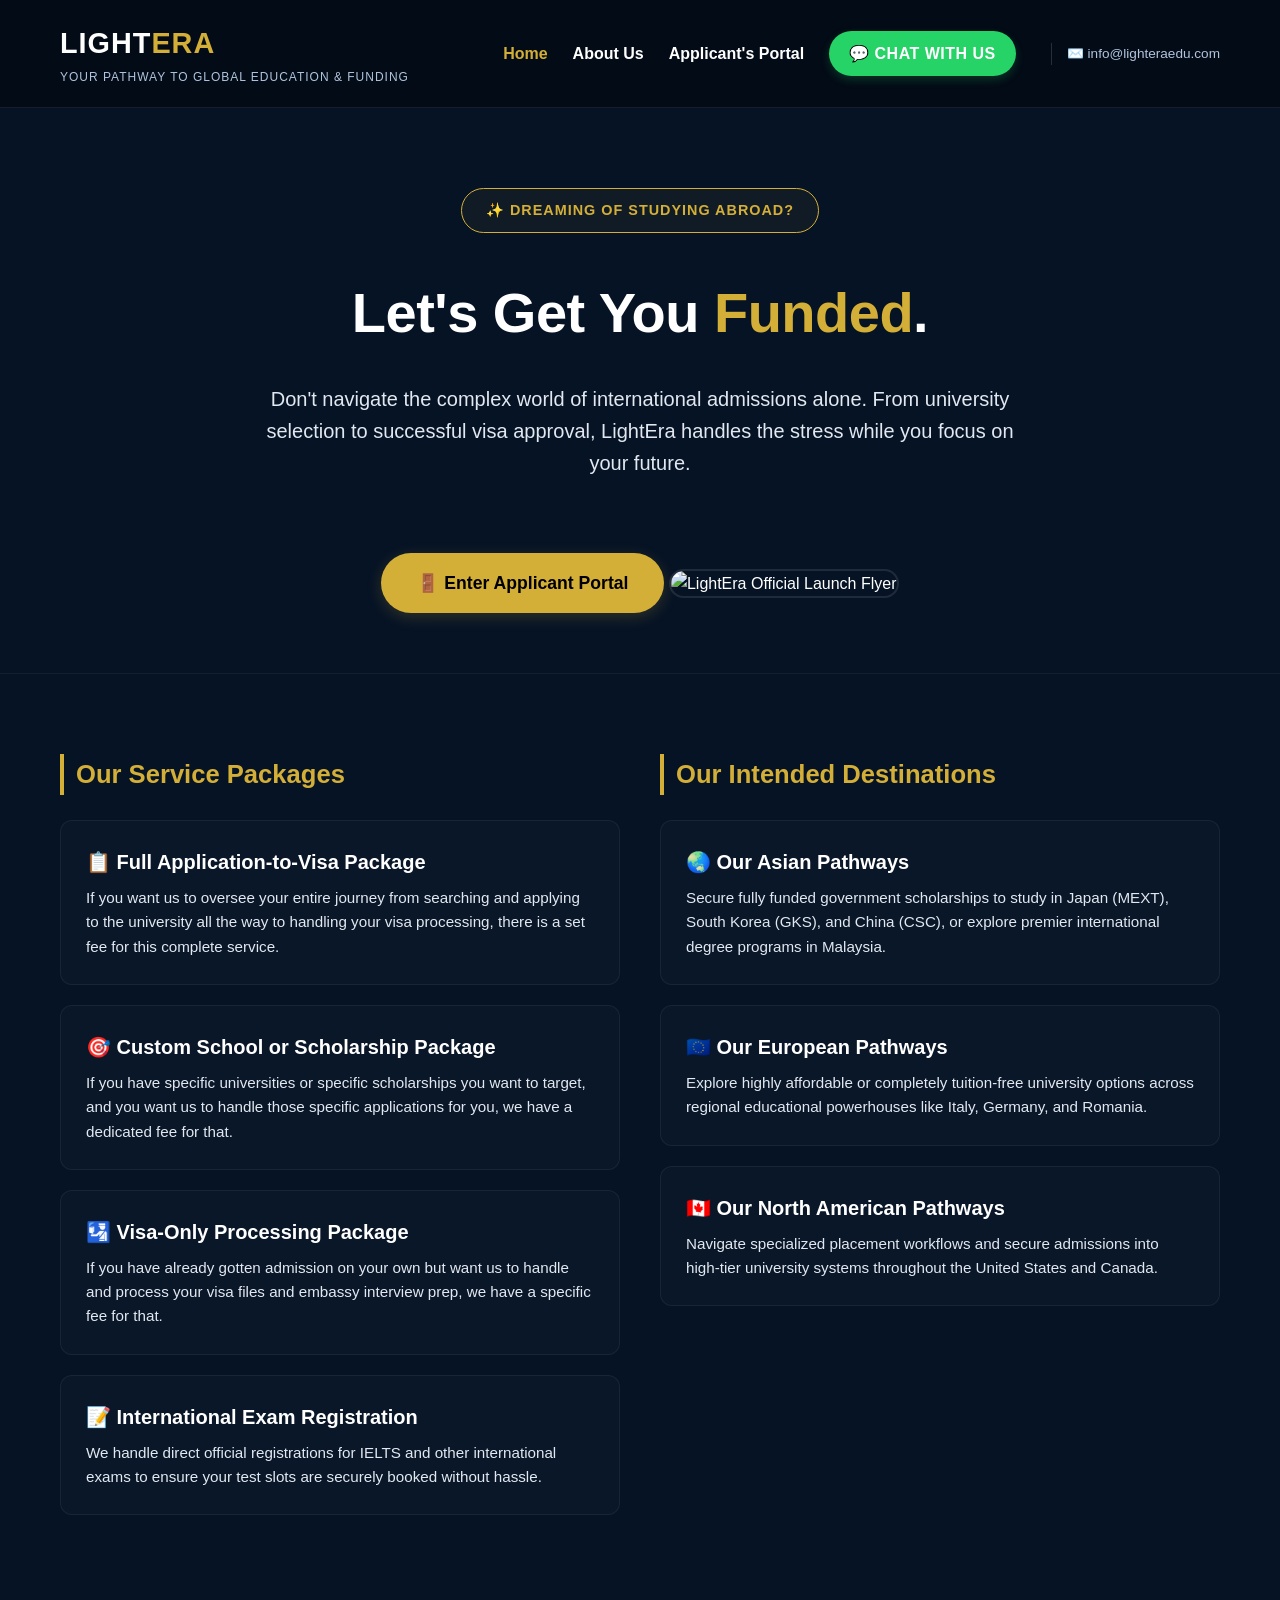
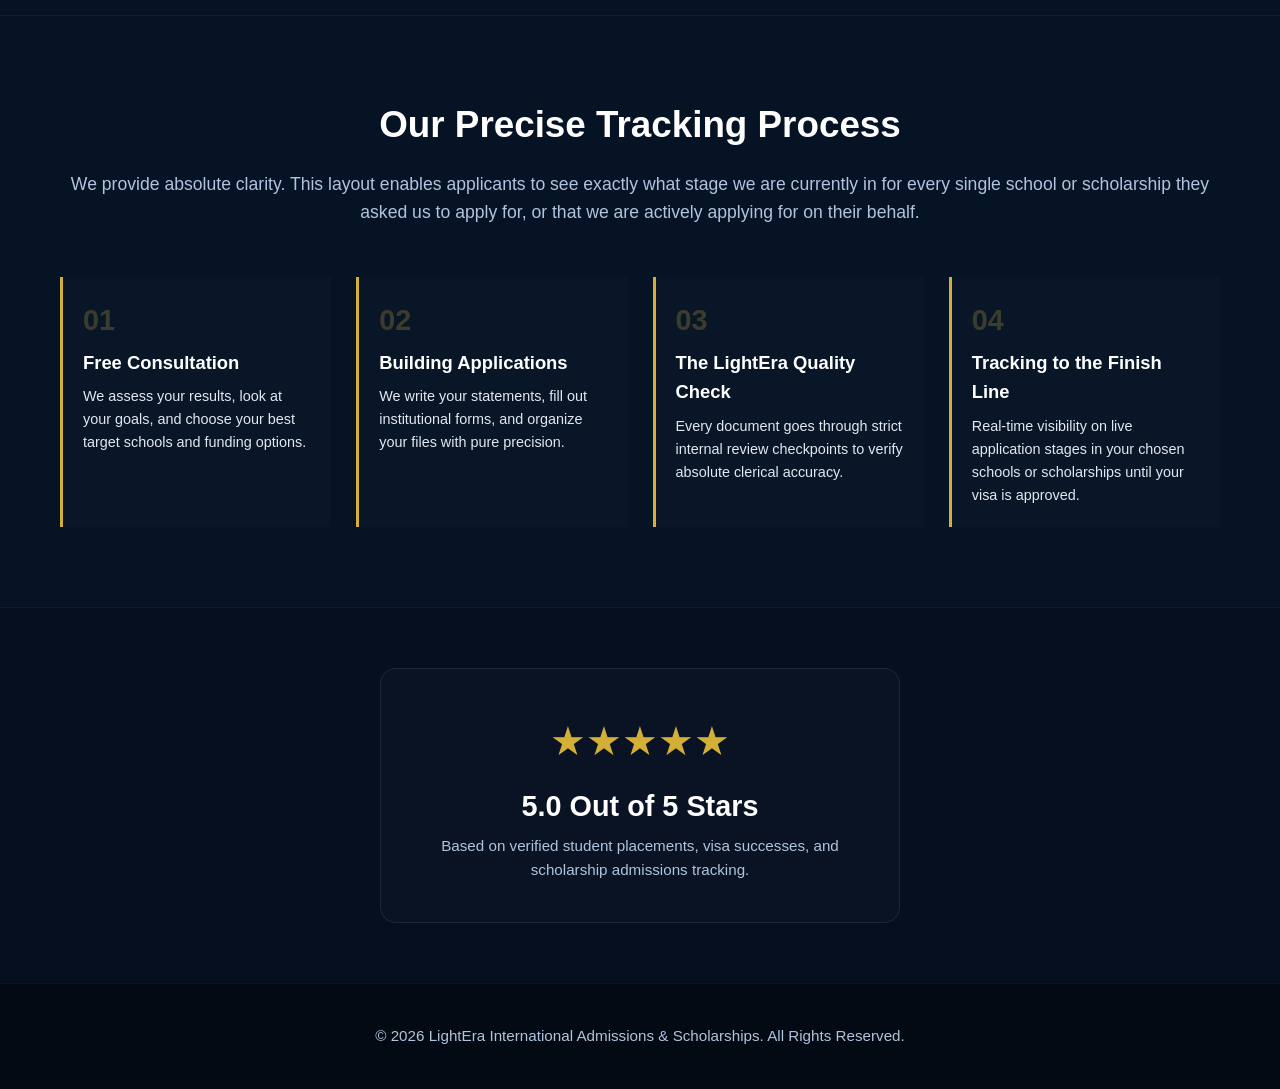
==== commit 0af1ced1: "Successfully restored accurate package tiers, pricing workflows, destinations, and promotional flyer" ====
--- a/index.html
+++ b/index.html
@@ -19,28 +19,114 @@
                 <ul class="nav-links">
                     <li><a href="index.html" class="active">Home</a></li>
                     <li><a href="about.html">About Us</a></li>
-                    <li><a href="portal.html">Applicant Portal</a></li>
+                    <li><a href="portal.html">Applicant's Portal</a></li>
+                    <li><a href="https://wa.me/2347073802685" target="_blank" class="nav-chat-btn">💬 Chat With Us</a></li>
                 </ul>
-                <div class="nav-contact-info">
-                    <a href="mailto:info@lighteraedu.com">✉️ info@lighteraedu.com</a>
-                    <a href="https://wa.me/2347073802685" target="_blank" class="whatsapp-link">💬 WhatsApp: +234 707 380 2685</a>
-                </div>
+                <a href="mailto:info@lighteraedu.com" class="nav-email-text">✉️ info@lighteraedu.com</a>
             </div>
         </div>
     </nav>
 
-    <!-- Hero Section -->
+    <!-- Hero Content Area -->
     <section class="hero-section">
         <div class="container">
             <div class="promo-pill">✨ Dreaming of Studying Abroad?</div>
             <h1>Let's Get You <span>Funded</span>.</h1>
             <p class="hero-subtitle">Don't navigate the complex world of international admissions alone. From university selection to successful visa approval, LightEra handles the stress while you focus on your future.</p>
             <a href="portal.html" class="cta-btn">🚪 Enter Applicant Portal</a>
-            <img src="1080178419.png" alt="LightEra Banner" class="hero-graphic">
+            <!-- Your Official Promotional Launch Flyer -->
+            <img src="1080178419.png" alt="LightEra Official Launch Flyer" class="hero-graphic">
         </div>
     </section>
 
-    <!-- Clean Five-Star Review Widget Block -->
+    <!-- Core Offerings & Destinations Layout -->
+    <section class="content-block">
+        <div class="container">
+            <div class="dual-layout-grid">
+                
+                <!-- Simplified Core Packages Column -->
+                <div class="layout-column">
+                    <h3>Our Service Packages</h3>
+                    
+                    <div class="info-card">
+                        <h4>📋 Full Application-to-Visa Package</h4>
+                        <p>If you want us to oversee your entire journey from searching and applying to the university all the way to handling your visa processing, there is a set fee for this complete service.</p>
+                    </div>
+
+                    <div class="info-card">
+                        <h4>🎯 Custom School or Scholarship Package</h4>
+                        <p>If you have specific universities or specific scholarships you want to target, and you want us to handle those specific applications for you, we have a dedicated fee for that.</p>
+                    </div>
+
+                    <div class="info-card">
+                        <h4>🛂 Visa-Only Processing Package</h4>
+                        <p>If you have already gotten admission on your own but want us to handle and process your visa files and embassy interview prep, we have a specific fee for that.</p>
+                    </div>
+
+                    <div class="info-card">
+                        <h4>📝 International Exam Registration</h4>
+                        <p>We handle direct official registrations for IELTS and other international exams to ensure your test slots are securely booked without hassle.</p>
+                    </div>
+                </div>
+
+                <!-- Targeted Travel Pathways Column -->
+                <div class="layout-column">
+                    <h3>Our Intended Destinations</h3>
+                    
+                    <div class="info-card">
+                        <h4>🌏 Our Asian Pathways</h4>
+                        <p>Secure fully funded government scholarships to study in Japan (MEXT), South Korea (GKS), and China (CSC), or explore premier international degree programs in Malaysia.</p>
+                    </div>
+
+                    <div class="info-card">
+                        <h4>🇪🇺 Our European Pathways</h4>
+                        <p>Explore highly affordable or completely tuition-free university options across regional educational powerhouses like Italy, Germany, and Romania.</p>
+                    </div>
+
+                    <div class="info-card">
+                        <h4>🇨🇦 Our North American Pathways</h4>
+                        <p>Navigate specialized placement workflows and secure admissions into high-tier university systems throughout the United States and Canada.</p>
+                    </div>
+                </div>
+
+            </div>
+        </div>
+    </section>
+
+    <!-- Transparent Live Stage Tracking Process Section -->
+    <section class="content-block">
+        <div class="container">
+            <div class="section-title-block">
+                <h2>Our Precise Tracking Process</h2>
+                <p>We provide absolute clarity. This layout enables applicants to see exactly what stage we are currently in for every single school or scholarship they asked us to apply for, or that we are actively applying for on their behalf.</p>
+            </div>
+            
+            <div class="tracking-timeline">
+                <div class="timeline-box">
+                    <div class="step-num">01</div>
+                    <h4>Free Consultation</h4>
+                    <p>We assess your results, look at your goals, and choose your best target schools and funding options.</p>
+                </div>
+                <div class="timeline-box">
+                    <div class="step-num">02</div>
+                    <h4>Building Applications</h4>
+                    <p>We write your statements, fill out institutional forms, and organize your files with pure precision.</p>
+                </div>
+                <div class="timeline-box">
+                    <div class="step-num">03</div>
+                    <h4>The LightEra Quality Check</h4>
+                    <p>Every document goes through strict internal review checkpoints to verify absolute clerical accuracy.</p>
+                </div>
+                <div class="timeline-box">
+                    <div class="step-num">04</div>
+                    <h4>Tracking to the Finish Line</h4>
+                    <p>Real-time visibility on live application stages in your chosen schools or scholarships until your visa is approved.</p>
+                </div>
+            </div>
+        </div>
+    </section>
+
+    <!-- Verified Clean 5-Star Reviews Aggregator -->
     <section class="reviews-summary-section">
         <div class="container">
             <div class="rating-widget">
--- a/style.css
+++ b/style.css
@@ -26,7 +26,7 @@
     padding: 0 20px;
 }
 
-/* ================= NEW INTEGRATED NAVIGATION BAR ================= */
+/* ================= NAV BAR WITH INTEGRATED DATA ================= */
 .main-navbar {
     padding: 20px 0;
     border-bottom: 1px solid rgba(255, 255, 255, 0.08);
@@ -67,13 +67,14 @@
 .nav-right-group {
     display: flex;
     align-items: center;
-    gap: 40px;
+    gap: 35px;
 }
 
 .nav-links {
     display: flex;
-    gap: 30px;
+    gap: 25px;
     list-style: none;
+    align-items: center;
 }
 
 .nav-links a {
@@ -88,28 +89,41 @@
     color: var(--gold-primary);
 }
 
-.nav-contact-info {
-    display: flex;
-    flex-direction: column;
-    align-items: flex-end;
-    gap: 2px;
+/* WhatsApp Interactive Action Button */
+.nav-chat-btn {
+    display: inline-flex;
+    align-items: center;
+    gap: 8px;
+    background-color: #25d366;
+    color: #ffffff !important;
+    padding: 10px 20px;
+    border-radius: 50px;
+    font-weight: 700;
+    font-size: 0.9rem;
+    text-transform: uppercase;
+    letter-spacing: 0.5px;
+    transition: transform 0.2s ease, background-color 0.2s ease;
+    box-shadow: 0 4px 10px rgba(37, 211, 102, 0.2);
+}
+
+.nav-chat-btn:hover {
+    background-color: #20ba5a;
+    transform: translateY(-1px);
+}
+
+.nav-email-text {
     font-size: 0.85rem;
+    color: var(--text-muted);
+    text-decoration: none;
     border-left: 1px solid rgba(255, 255, 255, 0.15);
-    padding-left: 20px;
-}
-
-.nav-contact-info a {
-    color: var(--text-light);
-    text-decoration: none;
-    transition: color 0.2s ease;
-}
-
-.nav-contact-info .whatsapp-link {
-    color: #25d366;
-    font-weight: 700;
-}
-
-/* ================= HERO CONTENT SECTION ================= */
+    padding-left: 15px;
+}
+
+.nav-email-text:hover {
+    color: #ffffff;
+}
+
+/* ================= HERO AREA ================= */
 .hero-section {
     padding: 80px 0 60px 0;
     text-align: center;
@@ -167,6 +181,7 @@
     transform: translateY(-2px);
 }
 
+/* Promotional Flyer Integration */
 .hero-graphic {
     margin-top: 50px;
     border-radius: 16px;
@@ -175,45 +190,106 @@
     height: auto;
 }
 
-/* ================= BUSINESS SECTIONS (ABOUT / PACKAGES) ================= */
+/* ================= SECTIONS & GRIDS ================= */
 .content-block {
-    padding: 60px 0;
-}
-
-.content-block h2 {
-    font-size: 2.2rem;
+    padding: 80px 0;
+    border-top: 1px solid rgba(255, 255, 255, 0.05);
+}
+
+.section-title-block {
+    text-align: center;
+    margin-bottom: 50px;
+}
+
+.section-title-block h2 {
+    font-size: 2.3rem;
+    font-weight: 800;
+    margin-bottom: 15px;
+    color: #ffffff;
+}
+
+.section-title-block p {
+    color: var(--text-muted);
+    font-size: 1.1rem;
+}
+
+/* Side-by-Side Dual Row Layout */
+.dual-layout-grid {
+    display: grid;
+    grid-template-columns: repeat(auto-fit, minmax(320px, 1fr));
+    gap: 40px;
+}
+
+.layout-column h3 {
+    font-size: 1.6rem;
+    color: var(--gold-primary);
+    margin-bottom: 25px;
+    border-left: 4px solid var(--gold-primary);
+    padding-left: 12px;
+}
+
+/* Simplified Cards */
+.info-card {
+    background: rgba(255, 255, 255, 0.02);
+    border: 1px solid rgba(255, 255, 255, 0.06);
+    padding: 25px;
+    border-radius: 12px;
     margin-bottom: 20px;
-    color: #ffffff;
-    border-bottom: 2px solid var(--gold-primary);
-    display: inline-block;
-    padding-bottom: 5px;
-}
-
-.content-block h3 {
-    font-size: 1.5rem;
-    color: var(--gold-primary);
-    margin: 25px 0 10px 0;
-}
-
-.content-block p {
+    transition: transform 0.3s ease, border-color 0.3s ease;
+}
+
+.info-card:hover {
+    transform: translateY(-3px);
+    border-color: var(--gold-primary);
+}
+
+.info-card h4 {
+    font-size: 1.25rem;
+    color: #ffffff;
+    margin-bottom: 8px;
+    display: flex;
+    align-items: center;
+    gap: 10px;
+}
+
+.info-card p {
     color: var(--text-light);
-    font-size: 1.1rem;
-    margin-bottom: 20px;
-    max-width: 900px;
-}
-
-.content-list {
-    margin-left: 20px;
-    margin-bottom: 30px;
+    font-size: 0.95rem;
+    line-height: 1.6;
+}
+
+/* Tracking Timeline Blocks */
+.tracking-timeline {
+    display: grid;
+    grid-template-columns: repeat(auto-fit, minmax(220px, 1fr));
+    gap: 25px;
+}
+
+.timeline-box {
+    background: rgba(255, 255, 255, 0.01);
+    border-left: 3px solid var(--gold-primary);
+    padding: 20px;
+}
+
+.timeline-box .step-num {
+    font-size: 1.8rem;
+    font-weight: 900;
+    color: rgba(214, 175, 55, 0.25);
+    margin-bottom: 5px;
+}
+
+.timeline-box h4 {
+    font-size: 1.15rem;
+    color: #ffffff;
+    margin-bottom: 8px;
+}
+
+.timeline-box p {
     color: var(--text-light);
-    font-size: 1.1rem;
-}
-
-.content-list li {
-    margin-bottom: 10px;
-}
-
-/* ================= REAL 5-STAR REVIEWS WIDGET ================= */
+    font-size: 0.9rem;
+}
+
+/* ================= 5-STAR REVIEWS WIDGET ================= */
 .reviews-summary-section {
     padding: 60px 0;
     background-color: rgba(4, 13, 26, 0.5);
@@ -227,7 +303,7 @@
     padding: 40px;
     border-radius: 16px;
     display: inline-block;
-    max-width: 500px;
+    max-width: 520px;
     width: 100%;
 }
 
@@ -258,40 +334,36 @@
     font-size: 0.95rem;
 }
 
-/* ================= RESPONSIVE DESIGN ================= */
+/* ================= MOBILE PATCH ================= */
 @media (max-width: 992px) {
     .main-navbar .container {
         flex-direction: column;
         gap: 20px;
         text-align: center;
     }
-    
     .nav-right-group {
         flex-direction: column;
         gap: 15px;
-    }
-    
-    .nav-contact-info {
-        align-items: center;
+        width: 100%;
+    }
+    .nav-links {
+        flex-direction: column;
+        gap: 15px;
+    }
+    .nav-email-text {
         border-left: none;
         padding-left: 0;
-        border-top: 1px solid rgba(255, 255, 255, 0.1);
-        padding-top: 10px;
-        width: 100%;
     }
 }
 
 @media (max-width: 768px) {
-    .nav-links {
-        flex-direction: column;
-        gap: 12px;
-    }
-
     .hero-section h1 {
         font-size: 2.2rem;
     }
-
     .hero-subtitle {
         font-size: 1.1rem;
     }
+    .section-title-block h2 {
+        font-size: 1.8rem;
+    }
 }
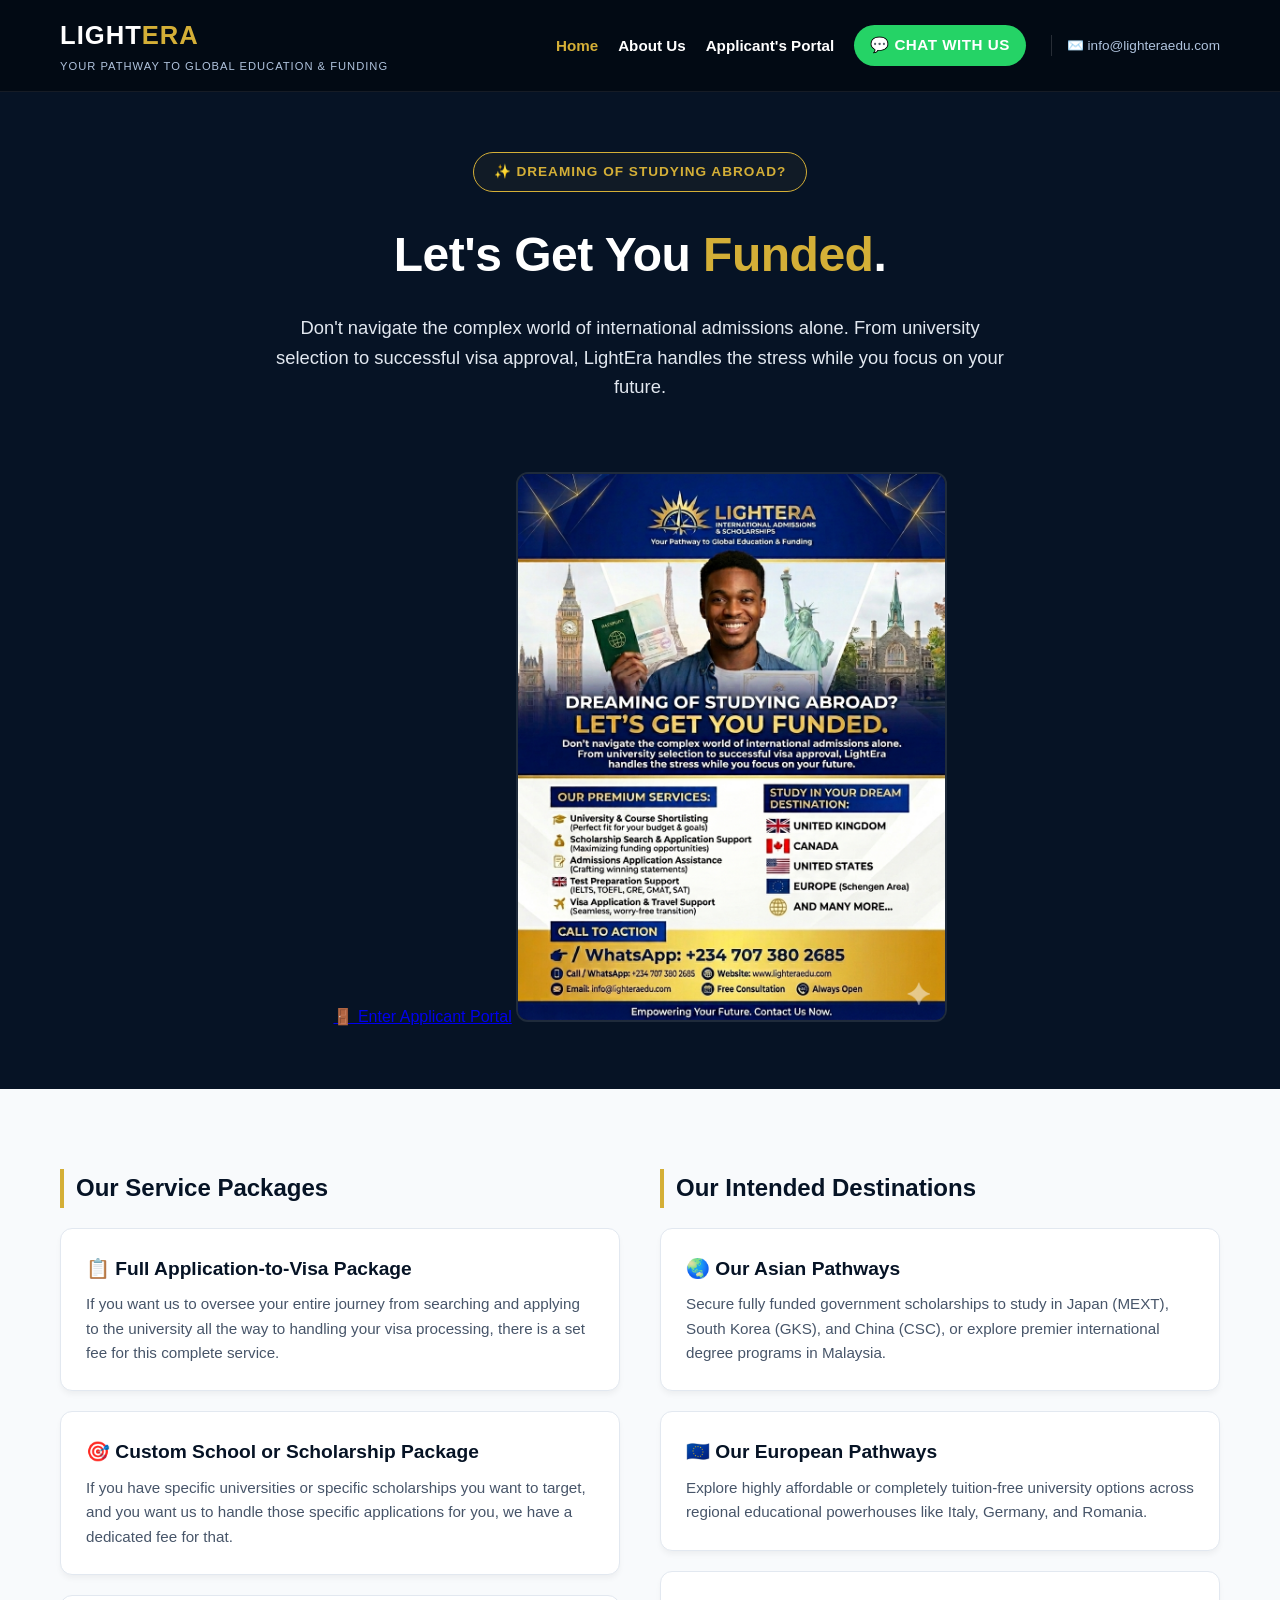
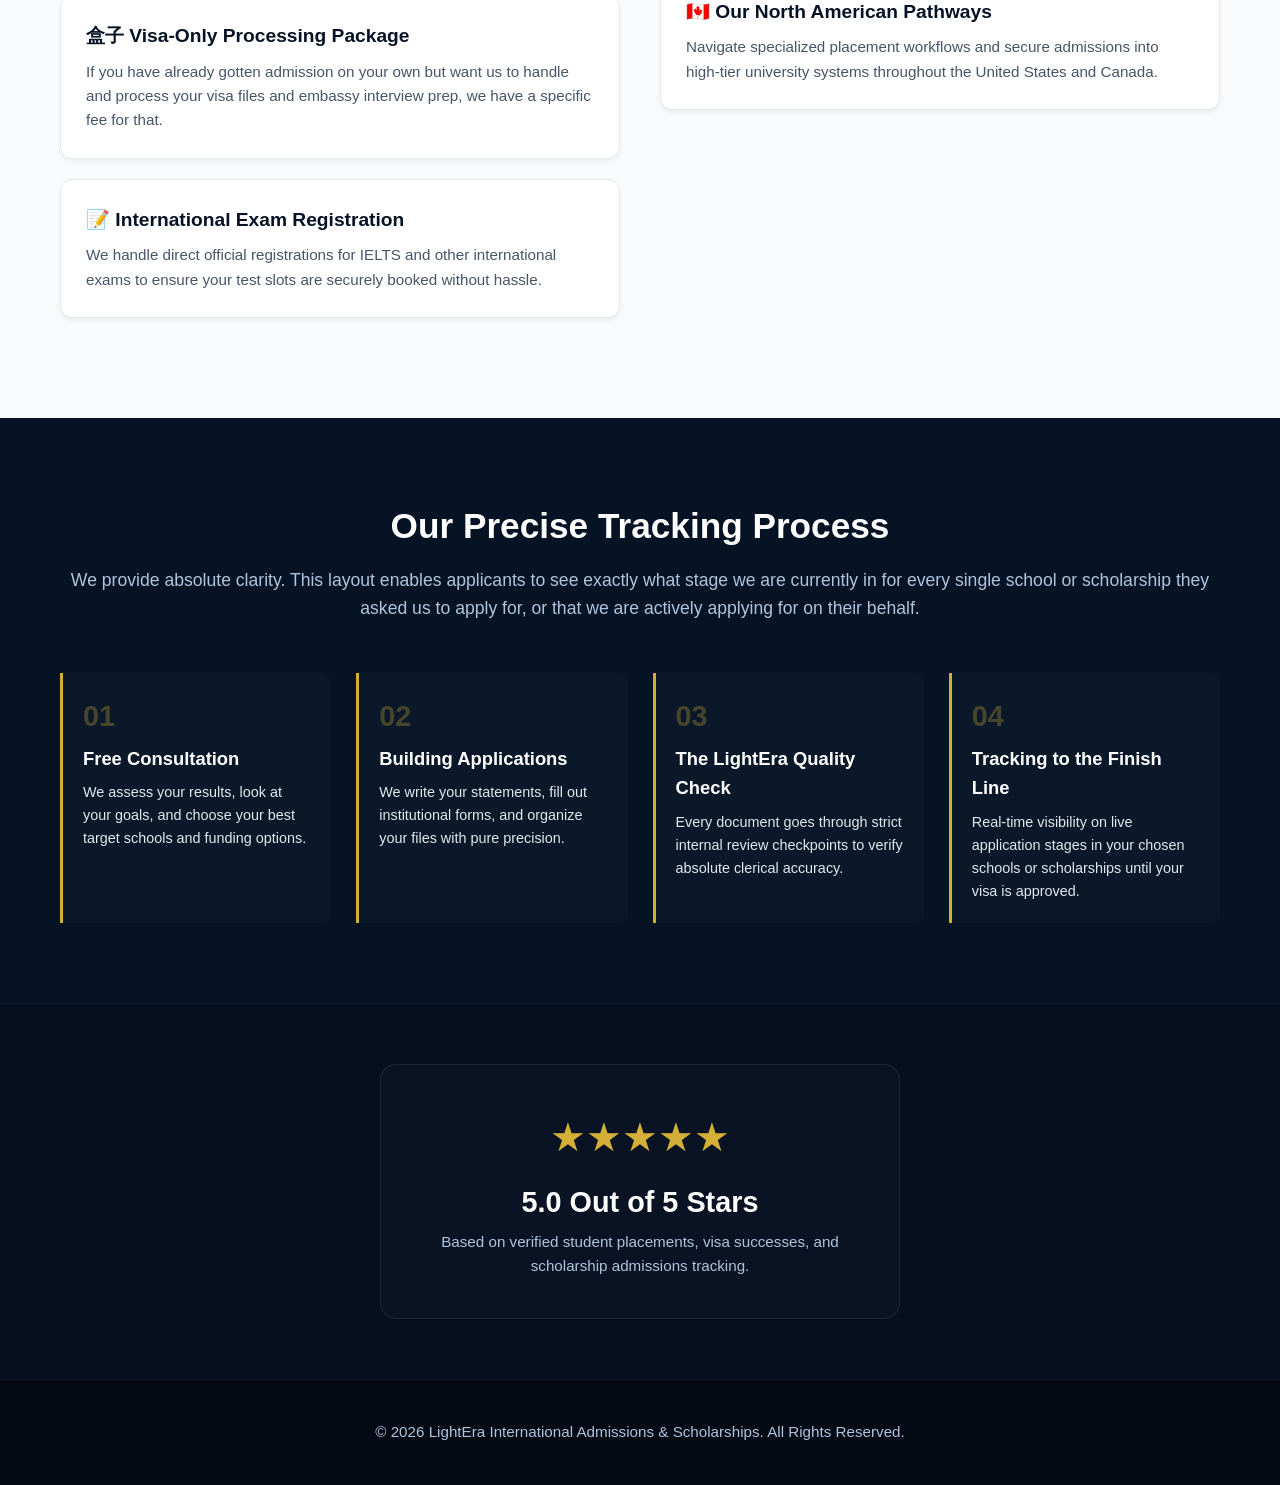
==== commit 7cc2b5d4: "Fixed compact mobile layout scaling, fixed flyer asset linking, added soft light background blocks, " ====
--- a/index.html
+++ b/index.html
@@ -34,13 +34,13 @@
             <h1>Let's Get You <span>Funded</span>.</h1>
             <p class="hero-subtitle">Don't navigate the complex world of international admissions alone. From university selection to successful visa approval, LightEra handles the stress while you focus on your future.</p>
             <a href="portal.html" class="cta-btn">🚪 Enter Applicant Portal</a>
-            <!-- Your Official Promotional Launch Flyer -->
-            <img src="1080178419.png" alt="LightEra Official Launch Flyer" class="hero-graphic">
+            <!-- Fixed Exact Flyer File Name Asset Link -->
+            <img src="1000178419.png" alt="LightEra Official Launch Flyer" class="hero-graphic">
         </div>
     </section>
 
-    <!-- Core Offerings & Destinations Layout -->
-    <section class="content-block">
+    <!-- Core Offerings & Destinations Layout (Soft White Layer Background Added) -->
+    <section class="content-block-light">
         <div class="container">
             <div class="dual-layout-grid">
                 
@@ -59,7 +59,7 @@
                     </div>
 
                     <div class="info-card">
-                        <h4>🛂 Visa-Only Processing Package</h4>
+                        <h4>盒子 Visa-Only Processing Package</h4>
                         <p>If you have already gotten admission on your own but want us to handle and process your visa files and embassy interview prep, we have a specific fee for that.</p>
                     </div>
 
@@ -93,8 +93,8 @@
         </div>
     </section>
 
-    <!-- Transparent Live Stage Tracking Process Section -->
-    <section class="content-block">
+    <!-- Transparent Live Stage Tracking Process Section (Deep Contrast) -->
+    <section class="content-block-dark">
         <div class="container">
             <div class="section-title-block">
                 <h2>Our Precise Tracking Process</h2>
--- a/style.css
+++ b/style.css
@@ -5,6 +5,10 @@
     --gold-hover: #b8922f;
     --text-light: #e2e8f0;
     --text-muted: #b0c4de;
+    /* Elegant soft off-white for visual contrast */
+    --bg-soft-light: #f8fafc;
+    --text-dark: #0f172a;
+    --text-dark-muted: #475569;
 }
 
 * {
@@ -26,11 +30,14 @@
     padding: 0 20px;
 }
 
-/* ================= NAV BAR WITH INTEGRATED DATA ================= */
+/* ================= COMPACT MAIN NAVBAR ================= */
 .main-navbar {
-    padding: 20px 0;
+    padding: 15px 0;
     border-bottom: 1px solid rgba(255, 255, 255, 0.08);
-    background-color: rgba(3, 10, 20, 0.9);
+    background-color: rgba(3, 10, 20, 0.95);
+    position: sticky;
+    top: 0;
+    z-index: 1000;
 }
 
 .main-navbar .container {
@@ -45,7 +52,7 @@
 }
 
 .brand-logo {
-    font-size: 1.8rem;
+    font-size: 1.6rem;
     font-weight: 800;
     color: #ffffff;
     text-decoration: none;
@@ -57,7 +64,7 @@
 }
 
 .brand-tagline {
-    font-size: 0.75rem;
+    font-size: 0.7rem;
     color: var(--text-muted);
     text-transform: uppercase;
     letter-spacing: 1px;
@@ -67,12 +74,12 @@
 .nav-right-group {
     display: flex;
     align-items: center;
-    gap: 35px;
+    gap: 25px;
 }
 
 .nav-links {
     display: flex;
-    gap: 25px;
+    gap: 20px;
     list-style: none;
     align-items: center;
 }
@@ -81,7 +88,7 @@
     color: #ffffff;
     text-decoration: none;
     font-weight: 600;
-    font-size: 1rem;
+    font-size: 0.95rem;
     transition: color 0.3s ease;
 }
 
@@ -89,21 +96,20 @@
     color: var(--gold-primary);
 }
 
-/* WhatsApp Interactive Action Button */
+/* Compact Green WhatsApp Button */
 .nav-chat-btn {
     display: inline-flex;
     align-items: center;
-    gap: 8px;
+    gap: 6px;
     background-color: #25d366;
     color: #ffffff !important;
-    padding: 10px 20px;
+    padding: 8px 16px;
     border-radius: 50px;
     font-weight: 700;
-    font-size: 0.9rem;
+    font-size: 0.85rem;
     text-transform: uppercase;
     letter-spacing: 0.5px;
     transition: transform 0.2s ease, background-color 0.2s ease;
-    box-shadow: 0 4px 10px rgba(37, 211, 102, 0.2);
 }
 
 .nav-chat-btn:hover {
@@ -123,9 +129,9 @@
     color: #ffffff;
 }
 
-/* ================= HERO AREA ================= */
+/* ================= HERO CONTENT AREA ================= */
 .hero-section {
-    padding: 80px 0 60px 0;
+    padding: 60px 0;
     text-align: center;
 }
 
@@ -134,21 +140,21 @@
     align-items: center;
     gap: 8px;
     border: 1px solid var(--gold-primary);
-    padding: 10px 24px;
+    padding: 8px 20px;
     border-radius: 50px;
     color: var(--gold-primary);
     font-weight: 700;
-    font-size: 0.9rem;
+    font-size: 0.85rem;
     text-transform: uppercase;
     letter-spacing: 1px;
-    margin-bottom: 35px;
+    margin-bottom: 25px;
     background: rgba(212, 175, 55, 0.05);
 }
 
 .hero-section h1 {
-    font-size: 3.5rem;
+    font-size: 3rem;
     font-weight: 800;
-    margin-bottom: 25px;
+    margin-bottom: 20px;
     letter-spacing: -0.5px;
 }
 
@@ -157,43 +163,35 @@
 }
 
 .hero-subtitle {
-    font-size: 1.25rem;
+    font-size: 1.15rem;
     color: var(--text-light);
     max-width: 750px;
-    margin: 0 auto 40px auto;
-}
-
-.cta-btn {
-    display: inline-block;
-    background-color: var(--gold-primary);
-    color: #000000;
-    text-decoration: none;
-    padding: 16px 36px;
-    border-radius: 30px;
-    font-weight: 700;
-    font-size: 1.1rem;
-    transition: background-color 0.3s ease, transform 0.2s ease;
-    box-shadow: 0 4px 15px rgba(212, 175, 55, 0.2);
-}
-
-.cta-btn:hover {
-    background-color: var(--gold-hover);
-    transform: translateY(-2px);
-}
-
-/* Promotional Flyer Integration */
+    margin: 0 auto 30px auto;
+}
+
+/* Restored Flyer Styling */
 .hero-graphic {
-    margin-top: 50px;
-    border-radius: 16px;
+    margin-top: 40px;
+    border-radius: 12px;
     border: 2px solid rgba(255, 255, 255, 0.1);
     max-width: 100%;
+    max-height: 550px;
+    object-fit: contain;
     height: auto;
 }
 
-/* ================= SECTIONS & GRIDS ================= */
-.content-block {
+/* ================= DARK AND LIGHT CONTENT BLOCKS ================= */
+.content-block-dark {
     padding: 80px 0;
-    border-top: 1px solid rgba(255, 255, 255, 0.05);
+    background-color: var(--bg-deep-blue);
+    color: #ffffff;
+}
+
+/* Restored Soft Off-White Background Block */
+.content-block-light {
+    padding: 80px 0;
+    background-color: var(--bg-soft-light);
+    color: var(--text-dark);
 }
 
 .section-title-block {
@@ -202,18 +200,21 @@
 }
 
 .section-title-block h2 {
-    font-size: 2.3rem;
+    font-size: 2.2rem;
     font-weight: 800;
-    margin-bottom: 15px;
-    color: #ffffff;
-}
+    margin-bottom: 12px;
+}
+
+.content-block-dark .section-title-block h2 { color: #ffffff; }
+.content-block-light .section-title-block h2 { color: var(--text-dark); }
 
 .section-title-block p {
-    color: var(--text-muted);
     font-size: 1.1rem;
 }
-
-/* Side-by-Side Dual Row Layout */
+.content-block-dark .section-title-block p { color: var(--text-muted); }
+.content-block-light .section-title-block p { color: var(--text-dark-muted); }
+
+/* Layout Grid Layouts */
 .dual-layout-grid {
     display: grid;
     grid-template-columns: repeat(auto-fit, minmax(320px, 1fr));
@@ -221,44 +222,48 @@
 }
 
 .layout-column h3 {
-    font-size: 1.6rem;
-    color: var(--gold-primary);
-    margin-bottom: 25px;
+    font-size: 1.5rem;
+    margin-bottom: 20px;
     border-left: 4px solid var(--gold-primary);
     padding-left: 12px;
 }
-
-/* Simplified Cards */
+.content-block-dark .layout-column h3 { color: var(--gold-primary); }
+.content-block-light .layout-column h3 { color: var(--bg-deep-blue); }
+
+/* Information Card Modules */
 .info-card {
-    background: rgba(255, 255, 255, 0.02);
-    border: 1px solid rgba(255, 255, 255, 0.06);
     padding: 25px;
     border-radius: 12px;
     margin-bottom: 20px;
-    transition: transform 0.3s ease, border-color 0.3s ease;
-}
-
-.info-card:hover {
-    transform: translateY(-3px);
-    border-color: var(--gold-primary);
+    transition: transform 0.3s ease;
+}
+
+.content-block-dark .info-card {
+    background: rgba(255, 255, 255, 0.02);
+    border: 1px solid rgba(255, 255, 255, 0.06);
+}
+
+.content-block-light .info-card {
+    background: #ffffff;
+    border: 1px solid #e2e8f0;
+    box-shadow: 0 4px 6px -1px rgba(0, 0, 0, 0.05);
 }
 
 .info-card h4 {
-    font-size: 1.25rem;
-    color: #ffffff;
+    font-size: 1.2rem;
     margin-bottom: 8px;
-    display: flex;
-    align-items: center;
-    gap: 10px;
-}
+}
+.content-block-dark .info-card h4 { color: #ffffff; }
+.content-block-light .info-card h4 { color: var(--bg-deep-blue); }
 
 .info-card p {
-    color: var(--text-light);
     font-size: 0.95rem;
     line-height: 1.6;
 }
-
-/* Tracking Timeline Blocks */
+.content-block-dark .info-card p { color: var(--text-light); }
+.content-block-light .info-card p { color: var(--text-dark-muted); }
+
+/* Timeline Modules */
 .tracking-timeline {
     display: grid;
     grid-template-columns: repeat(auto-fit, minmax(220px, 1fr));
@@ -266,15 +271,17 @@
 }
 
 .timeline-box {
-    background: rgba(255, 255, 255, 0.01);
     border-left: 3px solid var(--gold-primary);
     padding: 20px;
+    background: rgba(255, 255, 255, 0.02);
+    border-top-right-radius: 8px;
+    border-bottom-right-radius: 8px;
 }
 
 .timeline-box .step-num {
     font-size: 1.8rem;
     font-weight: 900;
-    color: rgba(214, 175, 55, 0.25);
+    color: rgba(214, 175, 55, 0.3);
     margin-bottom: 5px;
 }
 
@@ -289,7 +296,90 @@
     font-size: 0.9rem;
 }
 
-/* ================= 5-STAR REVIEWS WIDGET ================= */
+/* ================= INTERACTIVE WORKSPACE PORTAL FORMS ================= */
+.auth-container {
+    max-width: 480px;
+    margin: 40px auto;
+    background: rgba(255, 255, 255, 0.02);
+    border: 1px solid rgba(255, 255, 255, 0.08);
+    border-radius: 16px;
+    padding: 35px;
+    box-shadow: 0 10px 25px -5px rgba(0, 0, 0, 0.3);
+}
+
+.auth-tabs {
+    display: flex;
+    border-bottom: 1px solid rgba(255, 255, 255, 0.1);
+    margin-bottom: 25px;
+}
+
+.auth-tab-btn {
+    flex: 1;
+    background: none;
+    border: none;
+    color: var(--text-muted);
+    font-size: 1rem;
+    font-weight: 700;
+    padding: 12px;
+    cursor: pointer;
+    transition: color 0.2s;
+    text-align: center;
+}
+
+.auth-tab-btn.active {
+    color: var(--gold-primary);
+    border-bottom: 2px solid var(--gold-primary);
+}
+
+.form-group {
+    margin-bottom: 20px;
+}
+
+.form-group label {
+    display: block;
+    font-size: 0.85rem;
+    font-weight: 600;
+    color: var(--text-muted);
+    margin-bottom: 8px;
+    text-transform: uppercase;
+    letter-spacing: 0.5px;
+}
+
+.form-group input, .form-group select {
+    width: 100%;
+    padding: 12px 16px;
+    background: rgba(3, 10, 20, 0.5);
+    border: 1px solid rgba(255, 255, 255, 0.15);
+    border-radius: 8px;
+    color: #ffffff;
+    font-size: 1rem;
+    transition: border-color 0.2s;
+}
+
+.form-group input:focus, .form-group select:focus {
+    outline: none;
+    border-color: var(--gold-primary);
+}
+
+.submit-form-btn {
+    width: 100%;
+    background: var(--gold-primary);
+    color: #000000;
+    border: none;
+    padding: 14px;
+    font-size: 1rem;
+    font-weight: 700;
+    border-radius: 8px;
+    cursor: pointer;
+    transition: background-color 0.2s;
+    margin-top: 10px;
+}
+
+.submit-form-btn:hover {
+    background-color: var(--gold-hover);
+}
+
+/* ================= REVIEWS WIDGET ================= */
 .reviews-summary-section {
     padding: 60px 0;
     background-color: rgba(4, 13, 26, 0.5);
@@ -334,36 +424,76 @@
     font-size: 0.95rem;
 }
 
-/* ================= MOBILE PATCH ================= */
+/* ================= 📱 RE-ENGINEERED COMPACT MOBILE VIEW PATCH ================= */
 @media (max-width: 992px) {
+    .main-navbar {
+        padding: 10px 0;
+    }
+    
     .main-navbar .container {
         flex-direction: column;
-        gap: 20px;
+        gap: 12px;
         text-align: center;
     }
+
+    .brand-logo {
+        font-size: 1.4rem;
+    }
+
+    .brand-tagline {
+        font-size: 0.65rem;
+    }
+
     .nav-right-group {
         flex-direction: column;
+        gap: 10px;
+        width: 100%;
+    }
+
+    /* Standardizes link rows into a sleek line */
+    .nav-links {
+        flex-direction: row;
+        justify-content: center;
         gap: 15px;
-        width: 100%;
-    }
-    .nav-links {
-        flex-direction: column;
-        gap: 15px;
-    }
+        flex-wrap: wrap;
+    }
+
+    .nav-links a {
+        font-size: 0.9rem;
+    }
+
+    /* Scales back button swelling on screens */
+    .nav-chat-btn {
+        padding: 6px 14px;
+        font-size: 0.8rem;
+    }
+
     .nav-email-text {
         border-left: none;
         padding-left: 0;
+        font-size: 0.8rem;
+        margin-top: -2px;
     }
 }
 
 @media (max-width: 768px) {
+    .hero-section {
+        padding: 40px 0;
+    }
+
     .hero-section h1 {
-        font-size: 2.2rem;
-    }
+        font-size: 2.1rem;
+    }
+
     .hero-subtitle {
-        font-size: 1.1rem;
-    }
+        font-size: 1rem;
+    }
+
     .section-title-block h2 {
-        font-size: 1.8rem;
+        font-size: 1.7rem;
+    }
+
+    .dual-layout-grid, .tracking-timeline {
+        grid-template-columns: 1fr;
     }
 }
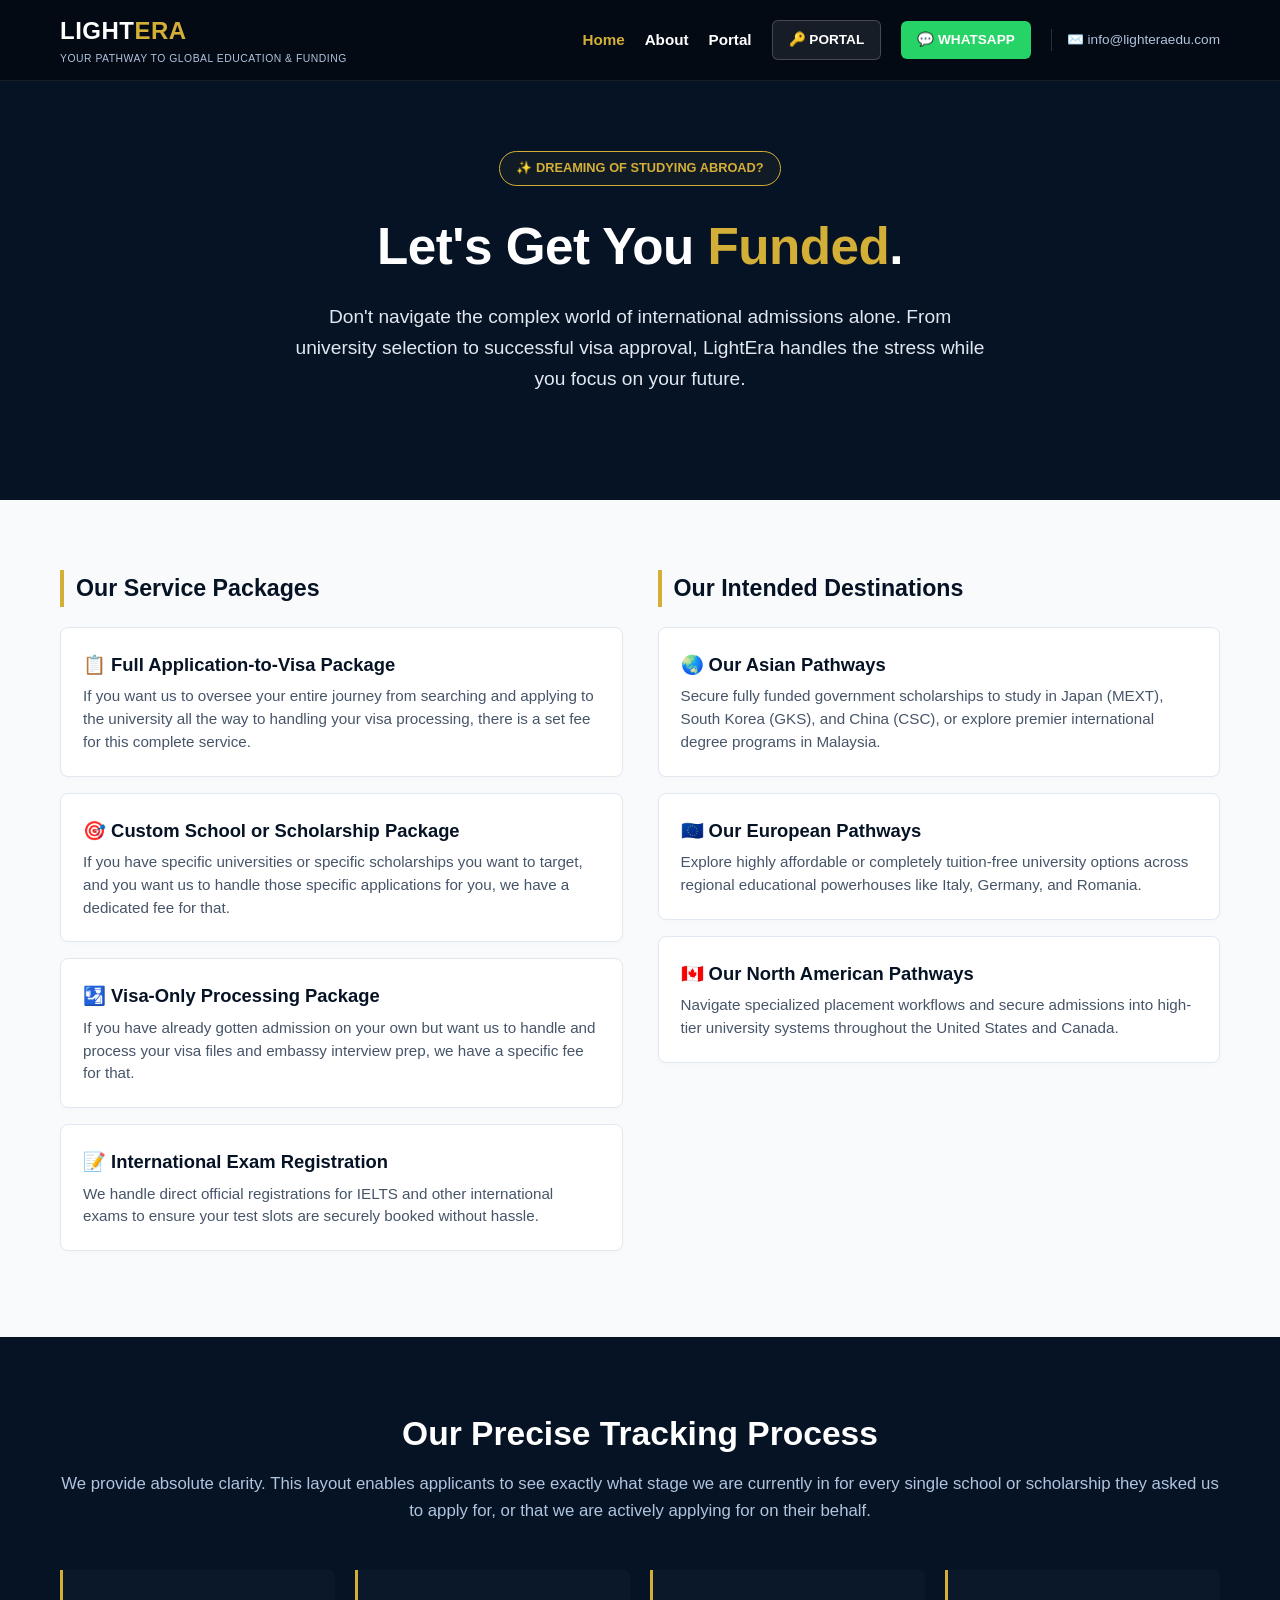
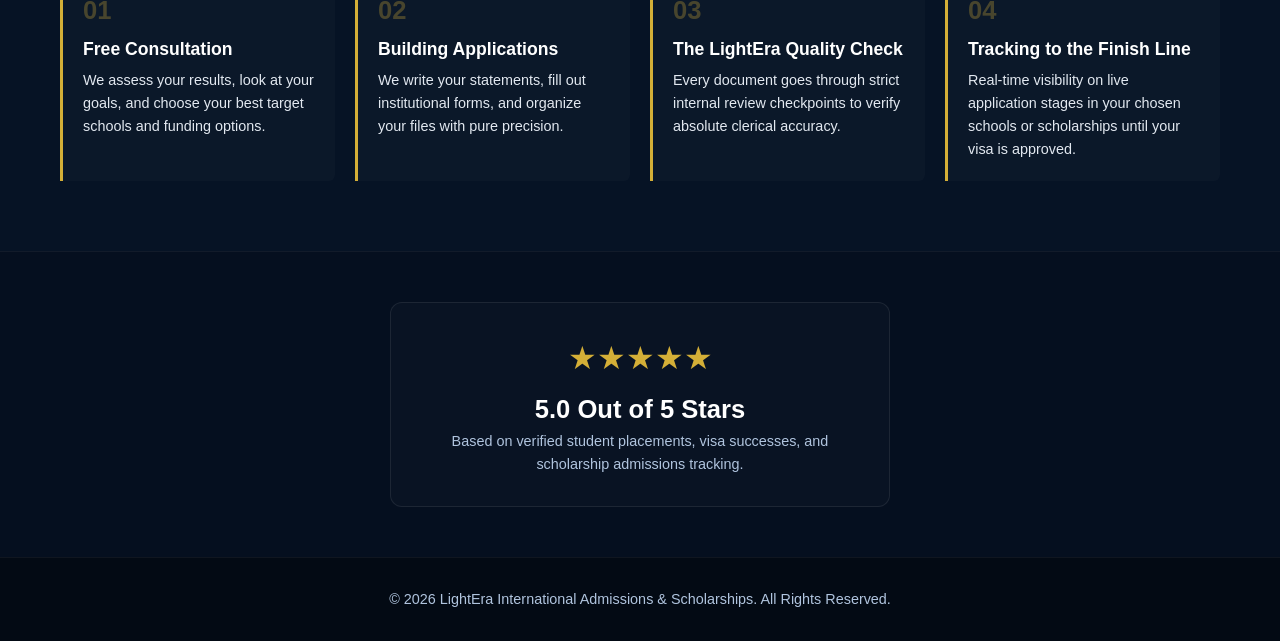
==== commit 6699be41: "Streamlined mobile header navbar baseline, implemented soft off-white grid background, removed redun" ====
--- a/index.html
+++ b/index.html
@@ -8,7 +8,7 @@
 </head>
 <body>
 
-    <!-- Integrated Navigation Header -->
+    <!-- Redesigned High-Efficiency Navigation Bar -->
     <nav class="main-navbar">
         <div class="container">
             <div class="brand-block">
@@ -18,33 +18,33 @@
             <div class="nav-right-group">
                 <ul class="nav-links">
                     <li><a href="index.html" class="active">Home</a></li>
-                    <li><a href="about.html">About Us</a></li>
-                    <li><a href="portal.html">Applicant's Portal</a></li>
-                    <li><a href="https://wa.me/2347073802685" target="_blank" class="nav-chat-btn">💬 Chat With Us</a></li>
+                    <li><a href="about.html">About</a></li>
+                    <!-- Desktop Menu Option -->
+                    <li><a href="portal.html">Portal</a></li>
                 </ul>
+                <!-- Icon + Text Portal Badge for Mobile Alignment, Standard Layout on Desktop -->
+                <a href="portal.html" class="nav-action-btn btn-portal">🔑 Portal</a>
+                <a href="https://wa.me/2347073802685" target="_blank" class="nav-action-btn btn-whatsapp">💬 WhatsApp</a>
                 <a href="mailto:info@lighteraedu.com" class="nav-email-text">✉️ info@lighteraedu.com</a>
             </div>
         </div>
     </nav>
 
-    <!-- Hero Content Area -->
+    <!-- Clean Header Focus Layer -->
     <section class="hero-section">
         <div class="container">
             <div class="promo-pill">✨ Dreaming of Studying Abroad?</div>
             <h1>Let's Get You <span>Funded</span>.</h1>
             <p class="hero-subtitle">Don't navigate the complex world of international admissions alone. From university selection to successful visa approval, LightEra handles the stress while you focus on your future.</p>
-            <a href="portal.html" class="cta-btn">🚪 Enter Applicant Portal</a>
-            <!-- Fixed Exact Flyer File Name Asset Link -->
-            <img src="1000178419.png" alt="LightEra Official Launch Flyer" class="hero-graphic">
         </div>
     </section>
 
-    <!-- Core Offerings & Destinations Layout (Soft White Layer Background Added) -->
+    <!-- Core Offerings & Destinations Layer (Soft White Grid Accent) -->
     <section class="content-block-light">
         <div class="container">
             <div class="dual-layout-grid">
                 
-                <!-- Simplified Core Packages Column -->
+                <!-- Core Packages Module Group -->
                 <div class="layout-column">
                     <h3>Our Service Packages</h3>
                     
@@ -59,7 +59,7 @@
                     </div>
 
                     <div class="info-card">
-                        <h4>盒子 Visa-Only Processing Package</h4>
+                        <h4>🛂 Visa-Only Processing Package</h4>
                         <p>If you have already gotten admission on your own but want us to handle and process your visa files and embassy interview prep, we have a specific fee for that.</p>
                     </div>
 
@@ -69,7 +69,7 @@
                     </div>
                 </div>
 
-                <!-- Targeted Travel Pathways Column -->
+                <!-- Custom Travel Channels Group -->
                 <div class="layout-column">
                     <h3>Our Intended Destinations</h3>
                     
@@ -93,7 +93,7 @@
         </div>
     </section>
 
-    <!-- Transparent Live Stage Tracking Process Section (Deep Contrast) -->
+    <!-- Internal Application Stage Tracking Pipeline -->
     <section class="content-block-dark">
         <div class="container">
             <div class="section-title-block">
@@ -126,7 +126,7 @@
         </div>
     </section>
 
-    <!-- Verified Clean 5-Star Reviews Aggregator -->
+    <!-- Verified Performance Widget Block -->
     <section class="reviews-summary-section">
         <div class="container">
             <div class="rating-widget">
--- a/style.css
+++ b/style.css
@@ -5,7 +5,6 @@
     --gold-hover: #b8922f;
     --text-light: #e2e8f0;
     --text-muted: #b0c4de;
-    /* Elegant soft off-white for visual contrast */
     --bg-soft-light: #f8fafc;
     --text-dark: #0f172a;
     --text-dark-muted: #475569;
@@ -30,11 +29,11 @@
     padding: 0 20px;
 }
 
-/* ================= COMPACT MAIN NAVBAR ================= */
+/* ================= SLEEK, FLAT NAVBAR ================= */
 .main-navbar {
-    padding: 15px 0;
+    padding: 12px 0;
     border-bottom: 1px solid rgba(255, 255, 255, 0.08);
-    background-color: rgba(3, 10, 20, 0.95);
+    background-color: #030a14;
     position: sticky;
     top: 0;
     z-index: 1000;
@@ -52,11 +51,11 @@
 }
 
 .brand-logo {
-    font-size: 1.6rem;
+    font-size: 1.5rem;
     font-weight: 800;
     color: #ffffff;
     text-decoration: none;
-    letter-spacing: 1px;
+    letter-spacing: 0.5px;
 }
 
 .brand-logo span {
@@ -64,17 +63,17 @@
 }
 
 .brand-tagline {
-    font-size: 0.7rem;
+    font-size: 0.65rem;
     color: var(--text-muted);
     text-transform: uppercase;
-    letter-spacing: 1px;
-    margin-top: 2px;
+    letter-spacing: 0.5px;
+    margin-top: 1px;
 }
 
 .nav-right-group {
     display: flex;
     align-items: center;
-    gap: 25px;
+    gap: 20px;
 }
 
 .nav-links {
@@ -89,32 +88,43 @@
     text-decoration: none;
     font-weight: 600;
     font-size: 0.95rem;
-    transition: color 0.3s ease;
+    transition: color 0.2s;
 }
 
 .nav-links a:hover, .nav-links a.active {
     color: var(--gold-primary);
 }
 
-/* Compact Green WhatsApp Button */
-.nav-chat-btn {
+/* Clear Call-to-Actions */
+.nav-action-btn {
     display: inline-flex;
     align-items: center;
     gap: 6px;
-    background-color: #25d366;
     color: #ffffff !important;
     padding: 8px 16px;
-    border-radius: 50px;
+    border-radius: 6px;
     font-weight: 700;
     font-size: 0.85rem;
+    text-decoration: none;
     text-transform: uppercase;
-    letter-spacing: 0.5px;
-    transition: transform 0.2s ease, background-color 0.2s ease;
-}
-
-.nav-chat-btn:hover {
+    transition: background-color 0.2s, transform 0.1s;
+}
+
+.btn-whatsapp {
+    background-color: #25d366;
+}
+
+.btn-whatsapp:hover {
     background-color: #20ba5a;
-    transform: translateY(-1px);
+}
+
+.btn-portal {
+    background-color: rgba(255, 255, 255, 0.08);
+    border: 1px solid rgba(255, 255, 255, 0.2);
+}
+
+.btn-portal:hover {
+    background-color: rgba(255, 255, 255, 0.15);
 }
 
 .nav-email-text {
@@ -129,32 +139,31 @@
     color: #ffffff;
 }
 
-/* ================= HERO CONTENT AREA ================= */
+/* ================= HERO ZONE ================= */
 .hero-section {
-    padding: 60px 0;
+    padding: 70px 0;
     text-align: center;
 }
 
 .promo-pill {
     display: inline-flex;
     align-items: center;
-    gap: 8px;
+    gap: 6px;
     border: 1px solid var(--gold-primary);
-    padding: 8px 20px;
+    padding: 6px 16px;
     border-radius: 50px;
     color: var(--gold-primary);
     font-weight: 700;
-    font-size: 0.85rem;
+    font-size: 0.8rem;
     text-transform: uppercase;
-    letter-spacing: 1px;
-    margin-bottom: 25px;
+    margin-bottom: 20px;
     background: rgba(212, 175, 55, 0.05);
 }
 
 .hero-section h1 {
-    font-size: 3rem;
+    font-size: 3.2rem;
     font-weight: 800;
-    margin-bottom: 20px;
+    margin-bottom: 15px;
     letter-spacing: -0.5px;
 }
 
@@ -163,66 +172,54 @@
 }
 
 .hero-subtitle {
-    font-size: 1.15rem;
+    font-size: 1.2rem;
     color: var(--text-light);
-    max-width: 750px;
-    margin: 0 auto 30px auto;
-}
-
-/* Restored Flyer Styling */
-.hero-graphic {
-    margin-top: 40px;
-    border-radius: 12px;
-    border: 2px solid rgba(255, 255, 255, 0.1);
-    max-width: 100%;
-    max-height: 550px;
-    object-fit: contain;
-    height: auto;
-}
-
-/* ================= DARK AND LIGHT CONTENT BLOCKS ================= */
+    max-width: 700px;
+    margin: 0 auto 35px auto;
+}
+
+/* ================= SECTIONS & BLOCKS ================= */
 .content-block-dark {
-    padding: 80px 0;
+    padding: 70px 0;
     background-color: var(--bg-deep-blue);
     color: #ffffff;
 }
 
-/* Restored Soft Off-White Background Block */
 .content-block-light {
-    padding: 80px 0;
+    padding: 70px 0;
     background-color: var(--bg-soft-light);
     color: var(--text-dark);
 }
 
 .section-title-block {
     text-align: center;
-    margin-bottom: 50px;
+    margin-bottom: 45px;
 }
 
 .section-title-block h2 {
-    font-size: 2.2rem;
+    font-size: 2.1rem;
     font-weight: 800;
-    margin-bottom: 12px;
+    margin-bottom: 10px;
 }
 
 .content-block-dark .section-title-block h2 { color: #ffffff; }
 .content-block-light .section-title-block h2 { color: var(--text-dark); }
 
 .section-title-block p {
-    font-size: 1.1rem;
+    font-size: 1.05rem;
 }
 .content-block-dark .section-title-block p { color: var(--text-muted); }
 .content-block-light .section-title-block p { color: var(--text-dark-muted); }
 
-/* Layout Grid Layouts */
+/* Flexible Grid Systems */
 .dual-layout-grid {
     display: grid;
     grid-template-columns: repeat(auto-fit, minmax(320px, 1fr));
-    gap: 40px;
+    gap: 35px;
 }
 
 .layout-column h3 {
-    font-size: 1.5rem;
+    font-size: 1.45rem;
     margin-bottom: 20px;
     border-left: 4px solid var(--gold-primary);
     padding-left: 12px;
@@ -230,12 +227,10 @@
 .content-block-dark .layout-column h3 { color: var(--gold-primary); }
 .content-block-light .layout-column h3 { color: var(--bg-deep-blue); }
 
-/* Information Card Modules */
 .info-card {
-    padding: 25px;
-    border-radius: 12px;
-    margin-bottom: 20px;
-    transition: transform 0.3s ease;
+    padding: 22px;
+    border-radius: 8px;
+    margin-bottom: 16px;
 }
 
 .content-block-dark .info-card {
@@ -246,49 +241,48 @@
 .content-block-light .info-card {
     background: #ffffff;
     border: 1px solid #e2e8f0;
-    box-shadow: 0 4px 6px -1px rgba(0, 0, 0, 0.05);
+    box-shadow: 0 2px 4px rgba(0,0,0,0.02);
 }
 
 .info-card h4 {
-    font-size: 1.2rem;
-    margin-bottom: 8px;
+    font-size: 1.15rem;
+    margin-bottom: 6px;
 }
 .content-block-dark .info-card h4 { color: #ffffff; }
 .content-block-light .info-card h4 { color: var(--bg-deep-blue); }
 
 .info-card p {
     font-size: 0.95rem;
-    line-height: 1.6;
+    line-height: 1.5;
 }
 .content-block-dark .info-card p { color: var(--text-light); }
 .content-block-light .info-card p { color: var(--text-dark-muted); }
 
-/* Timeline Modules */
+/* Processing Pipeline Cards */
 .tracking-timeline {
     display: grid;
     grid-template-columns: repeat(auto-fit, minmax(220px, 1fr));
-    gap: 25px;
+    gap: 20px;
 }
 
 .timeline-box {
     border-left: 3px solid var(--gold-primary);
     padding: 20px;
     background: rgba(255, 255, 255, 0.02);
-    border-top-right-radius: 8px;
-    border-bottom-right-radius: 8px;
+    border-radius: 0 6px 6px 0;
 }
 
 .timeline-box .step-num {
-    font-size: 1.8rem;
+    font-size: 1.6rem;
     font-weight: 900;
     color: rgba(214, 175, 55, 0.3);
-    margin-bottom: 5px;
+    margin-bottom: 4px;
 }
 
 .timeline-box h4 {
-    font-size: 1.15rem;
-    color: #ffffff;
-    margin-bottom: 8px;
+    font-size: 1.1rem;
+    color: #ffffff;
+    margin-bottom: 6px;
 }
 
 .timeline-box p {
@@ -296,21 +290,20 @@
     font-size: 0.9rem;
 }
 
-/* ================= INTERACTIVE WORKSPACE PORTAL FORMS ================= */
+/* ================= INTERACTIVE ENTRANCE PORTAL ================= */
 .auth-container {
-    max-width: 480px;
-    margin: 40px auto;
+    max-width: 440px;
+    margin: 20px auto;
     background: rgba(255, 255, 255, 0.02);
     border: 1px solid rgba(255, 255, 255, 0.08);
-    border-radius: 16px;
-    padding: 35px;
-    box-shadow: 0 10px 25px -5px rgba(0, 0, 0, 0.3);
+    border-radius: 12px;
+    padding: 30px;
 }
 
 .auth-tabs {
     display: flex;
     border-bottom: 1px solid rgba(255, 255, 255, 0.1);
-    margin-bottom: 25px;
+    margin-bottom: 20px;
 }
 
 .auth-tab-btn {
@@ -318,11 +311,10 @@
     background: none;
     border: none;
     color: var(--text-muted);
-    font-size: 1rem;
+    font-size: 0.95rem;
     font-weight: 700;
-    padding: 12px;
+    padding: 10px;
     cursor: pointer;
-    transition: color 0.2s;
     text-align: center;
 }
 
@@ -332,28 +324,26 @@
 }
 
 .form-group {
-    margin-bottom: 20px;
+    margin-bottom: 16px;
 }
 
 .form-group label {
     display: block;
-    font-size: 0.85rem;
+    font-size: 0.8rem;
     font-weight: 600;
     color: var(--text-muted);
-    margin-bottom: 8px;
+    margin-bottom: 6px;
     text-transform: uppercase;
-    letter-spacing: 0.5px;
 }
 
 .form-group input, .form-group select {
     width: 100%;
-    padding: 12px 16px;
-    background: rgba(3, 10, 20, 0.5);
+    padding: 10px 14px;
+    background: #030a14;
     border: 1px solid rgba(255, 255, 255, 0.15);
-    border-radius: 8px;
-    color: #ffffff;
-    font-size: 1rem;
-    transition: border-color 0.2s;
+    border-radius: 6px;
+    color: #ffffff;
+    font-size: 0.95rem;
 }
 
 .form-group input:focus, .form-group select:focus {
@@ -366,22 +356,16 @@
     background: var(--gold-primary);
     color: #000000;
     border: none;
-    padding: 14px;
-    font-size: 1rem;
+    padding: 12px;
+    font-size: 0.95rem;
     font-weight: 700;
-    border-radius: 8px;
+    border-radius: 6px;
     cursor: pointer;
-    transition: background-color 0.2s;
-    margin-top: 10px;
-}
-
-.submit-form-btn:hover {
-    background-color: var(--gold-hover);
-}
-
-/* ================= REVIEWS WIDGET ================= */
+}
+
+/* ================= TRUST WIDGET ================= */
 .reviews-summary-section {
-    padding: 60px 0;
+    padding: 50px 0;
     background-color: rgba(4, 13, 26, 0.5);
     border-top: 1px solid rgba(255, 255, 255, 0.05);
     text-align: center;
@@ -390,110 +374,109 @@
 .rating-widget {
     background: rgba(255, 255, 255, 0.02);
     border: 1px solid rgba(255, 255, 255, 0.08);
-    padding: 40px;
-    border-radius: 16px;
+    padding: 30px;
+    border-radius: 12px;
     display: inline-block;
-    max-width: 520px;
+    max-width: 500px;
     width: 100%;
 }
 
 .stars {
     color: var(--gold-primary);
-    font-size: 2.5rem;
-    margin-bottom: 10px;
+    font-size: 2rem;
+    margin-bottom: 5px;
 }
 
 .rating-score {
-    font-size: 1.8rem;
+    font-size: 1.6rem;
     font-weight: 700;
-    margin-bottom: 5px;
 }
 
 .rating-count {
     color: var(--text-muted);
-    font-size: 0.95rem;
+    font-size: 0.9rem;
 }
 
 /* ================= FOOTER ================= */
 footer {
     background-color: #030a14;
-    padding: 40px 0;
+    padding: 30px 0;
     text-align: center;
     border-top: 1px solid rgba(255, 255, 255, 0.05);
     color: var(--text-muted);
-    font-size: 0.95rem;
-}
-
-/* ================= 📱 RE-ENGINEERED COMPACT MOBILE VIEW PATCH ================= */
-@media (max-width: 992px) {
+    font-size: 0.9rem;
+}
+
+/* ================= 📱 ULTRA-COMPACT MOBILE LAYOUT ENGINE ================= */
+@media (max-width: 768px) {
     .main-navbar {
-        padding: 10px 0;
+        padding: 8px 0;
     }
     
+    /* Puts Logo Left, Actions Right on one clean horizontal baseline */
     .main-navbar .container {
-        flex-direction: column;
-        gap: 12px;
-        text-align: center;
+        flex-direction: row;
+        justify-content: space-between;
+        align-items: center;
     }
 
     .brand-logo {
-        font-size: 1.4rem;
+        font-size: 1.25rem;
     }
 
     .brand-tagline {
-        font-size: 0.65rem;
-    }
-
+        font-size: 0.55rem;
+        letter-spacing: 0px;
+    }
+
+    /* Bundles links and buttons tightly together without expansion */
     .nav-right-group {
-        flex-direction: column;
+        flex-direction: row;
         gap: 10px;
-        width: 100%;
-    }
-
-    /* Standardizes link rows into a sleek line */
+    }
+
     .nav-links {
-        flex-direction: row;
-        justify-content: center;
-        gap: 15px;
-        flex-wrap: wrap;
+        gap: 10px;
     }
 
     .nav-links a {
-        font-size: 0.9rem;
-    }
-
-    /* Scales back button swelling on screens */
-    .nav-chat-btn {
-        padding: 6px 14px;
-        font-size: 0.8rem;
+        font-size: 0.85rem;
+    }
+
+    /* Hides plain text links and transforms them into compact buttons */
+    .nav-links li:nth-child(3) {
+        display: none; 
+    }
+
+    .nav-action-btn {
+        padding: 6px 10px;
+        font-size: 0.75rem;
+        border-radius: 4px;
     }
 
     .nav-email-text {
-        border-left: none;
-        padding-left: 0;
-        font-size: 0.8rem;
-        margin-top: -2px;
-    }
-}
-
-@media (max-width: 768px) {
+        display: none; /* Keeps screen clean */
+    }
+
     .hero-section {
-        padding: 40px 0;
+        padding: 35px 0;
     }
 
     .hero-section h1 {
-        font-size: 2.1rem;
+        font-size: 2rem;
     }
 
     .hero-subtitle {
-        font-size: 1rem;
+        font-size: 0.95rem;
+        margin-bottom: 25px;
     }
 
     .section-title-block h2 {
-        font-size: 1.7rem;
+        font-size: 1.5rem;
     }
 
     .dual-layout-grid, .tracking-timeline {
         grid-template-columns: 1fr;
+        gap: 20px;
     }
 }
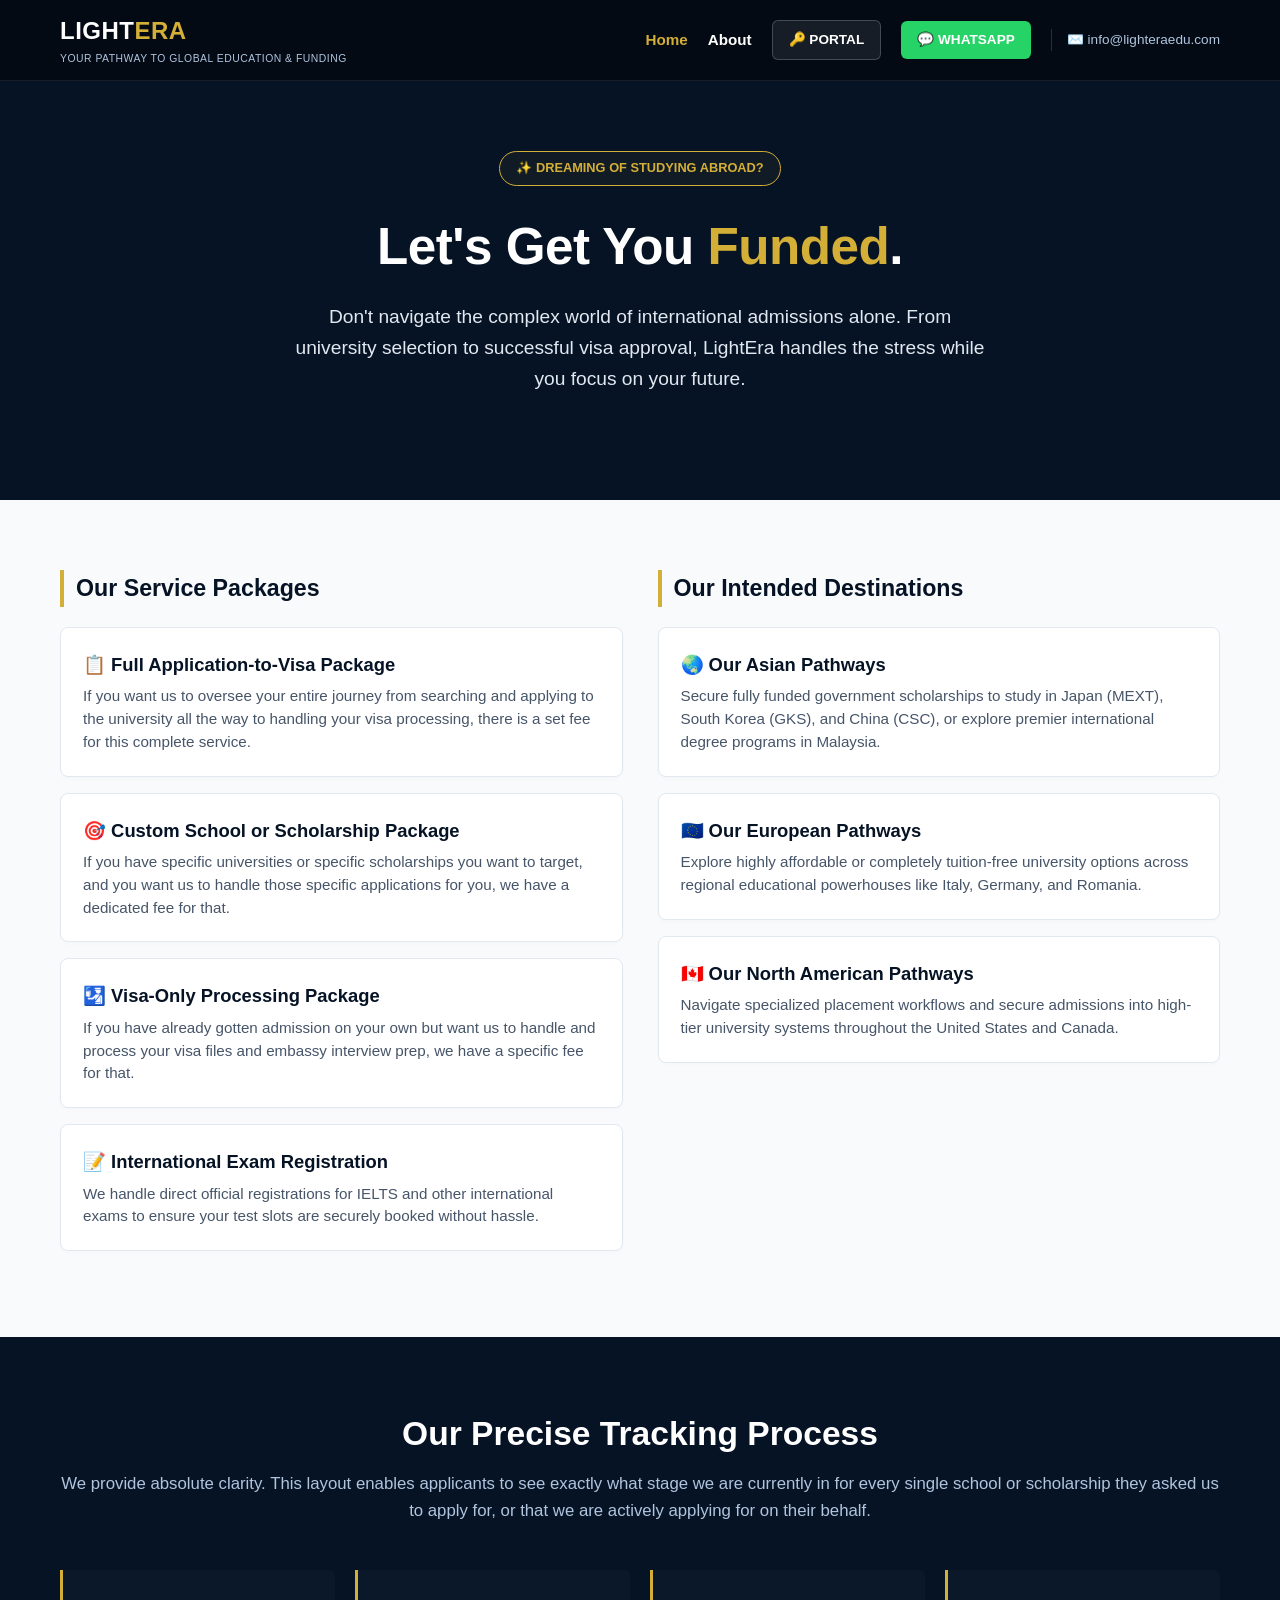
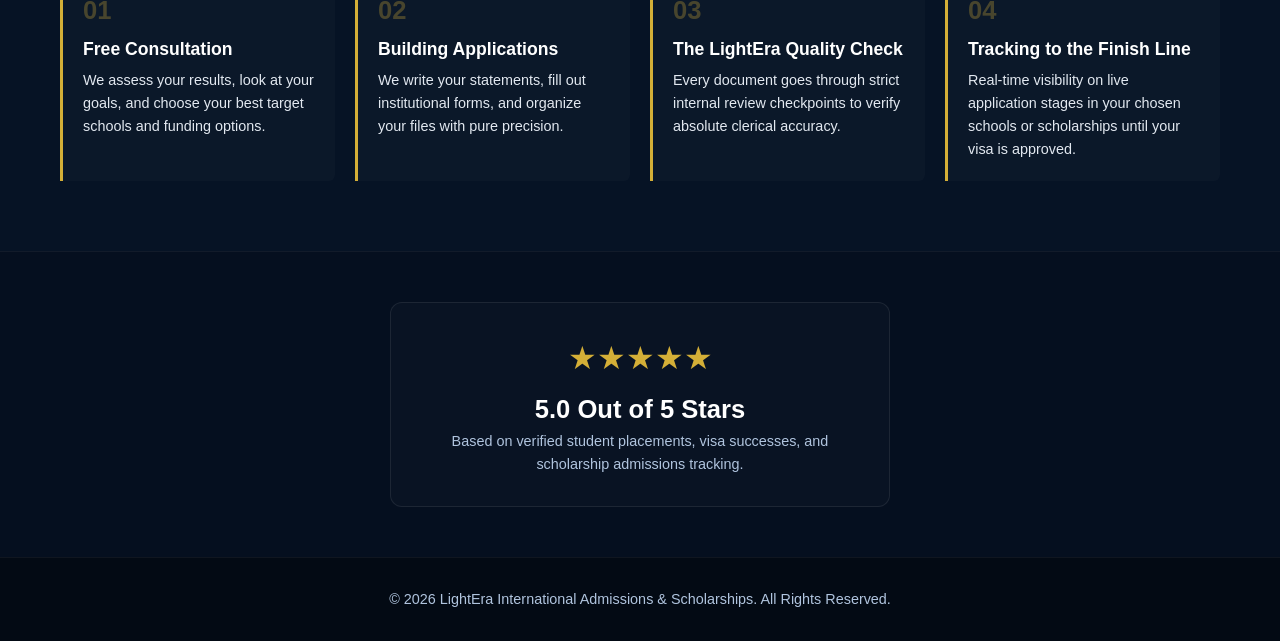
==== commit 4959f3e9: "Fixed mobile layout header spacing" ====
--- a/index.html
+++ b/index.html
@@ -19,8 +19,6 @@
                 <ul class="nav-links">
                     <li><a href="index.html" class="active">Home</a></li>
                     <li><a href="about.html">About</a></li>
-                    <!-- Desktop Menu Option -->
-                    <li><a href="portal.html">Portal</a></li>
                 </ul>
                 <!-- Icon + Text Portal Badge for Mobile Alignment, Standard Layout on Desktop -->
                 <a href="portal.html" class="nav-action-btn btn-portal">🔑 Portal</a>
